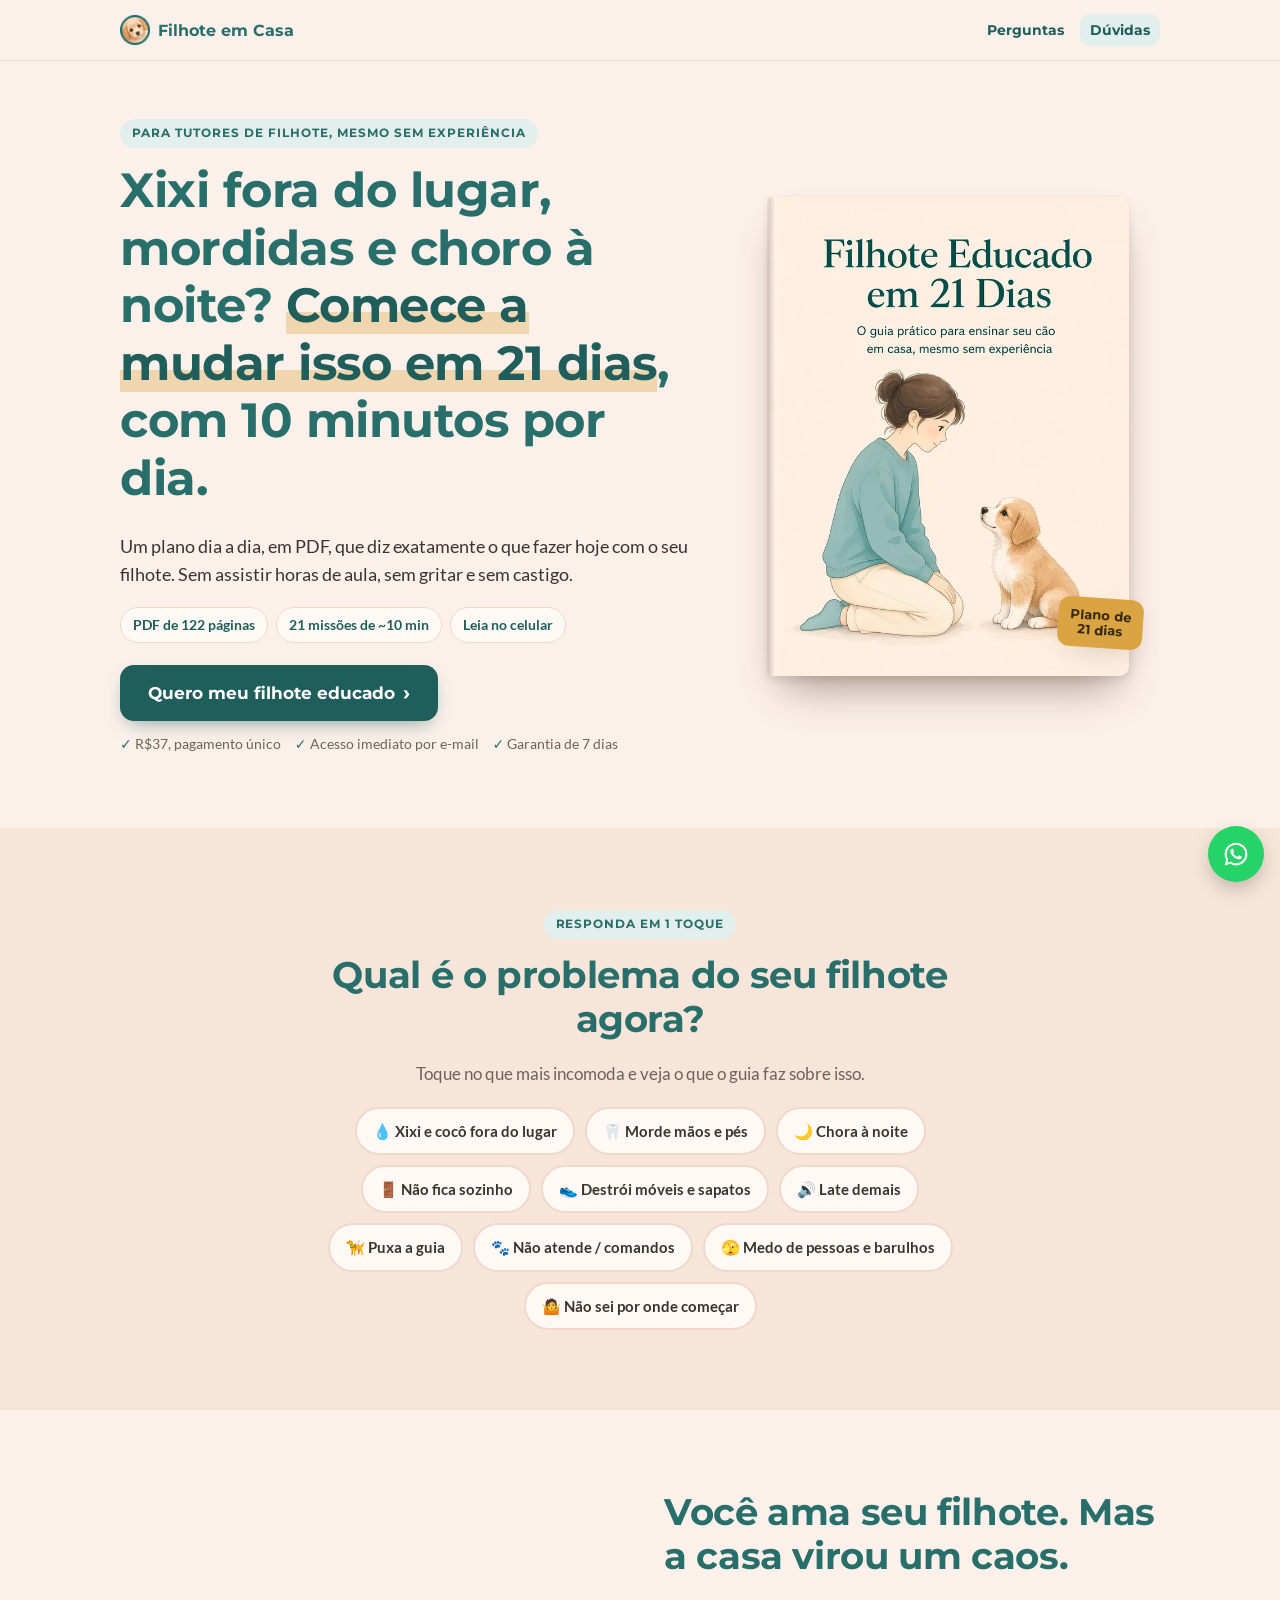
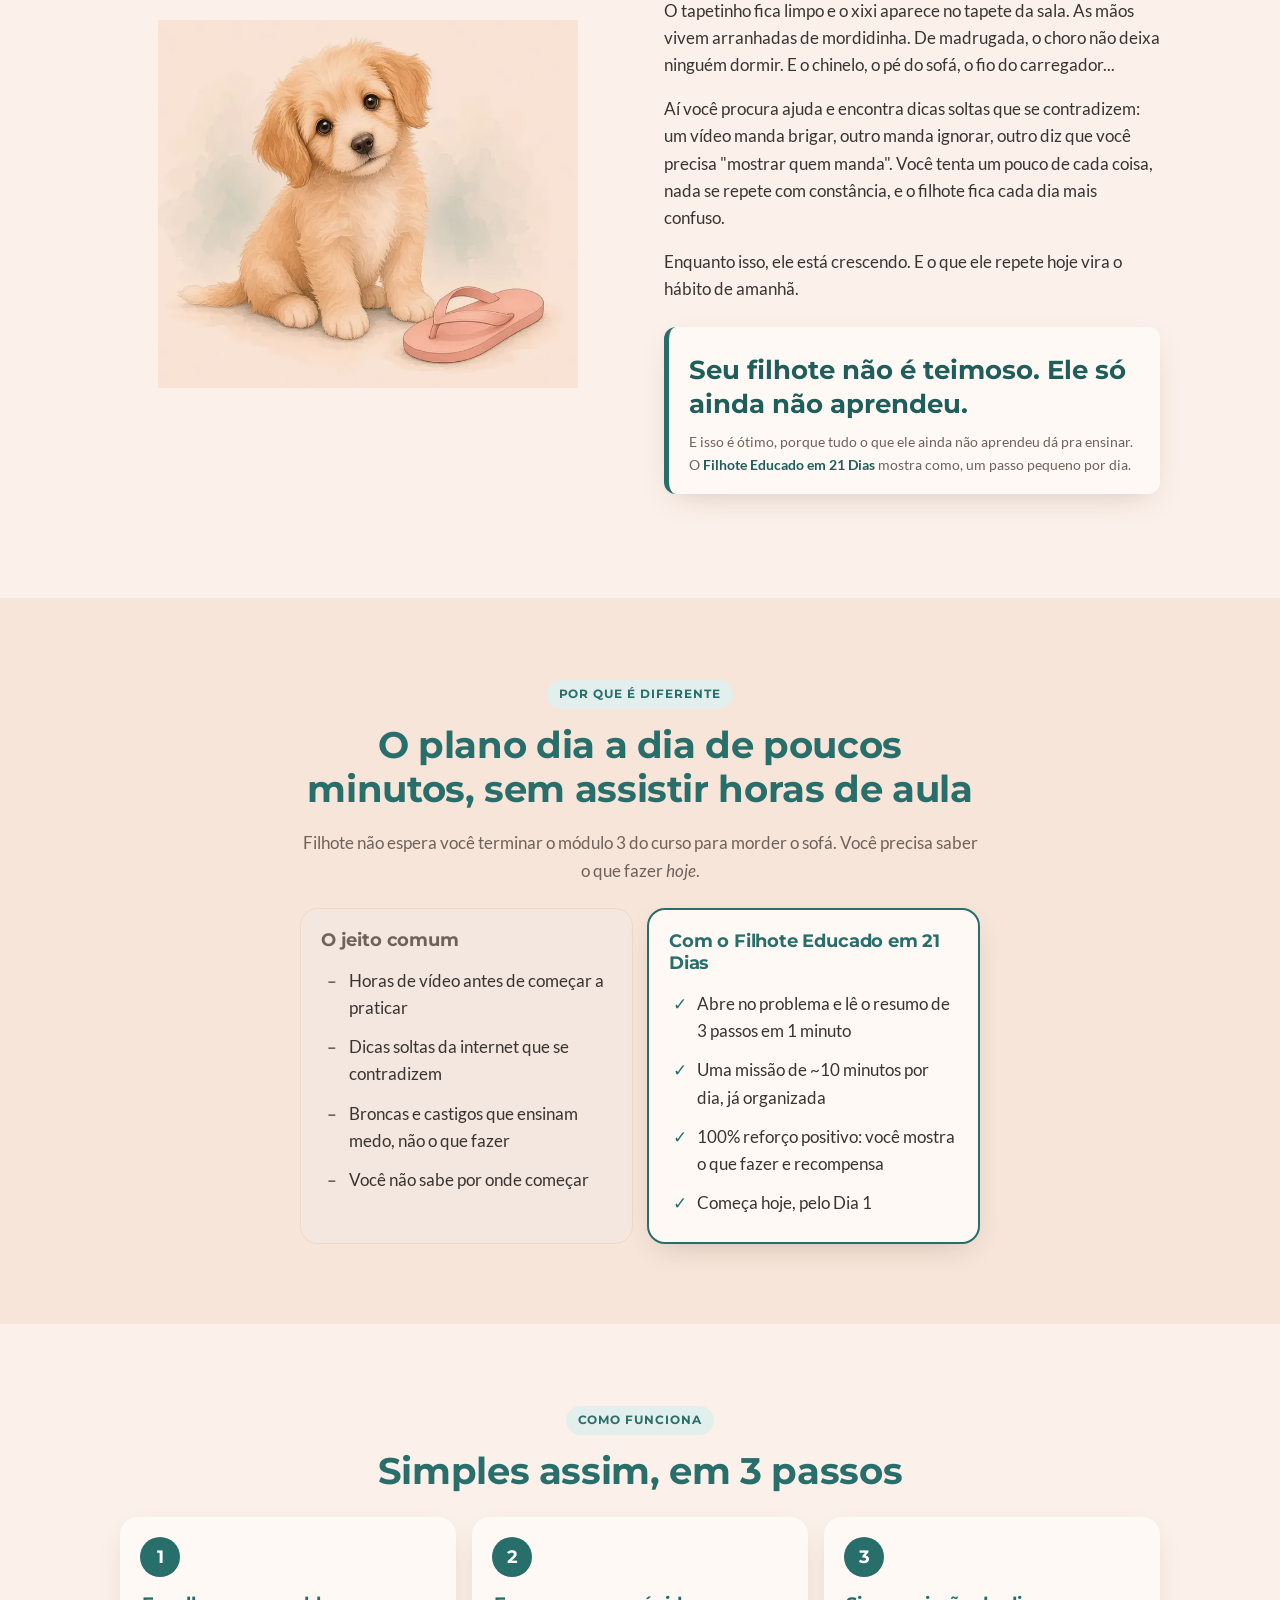
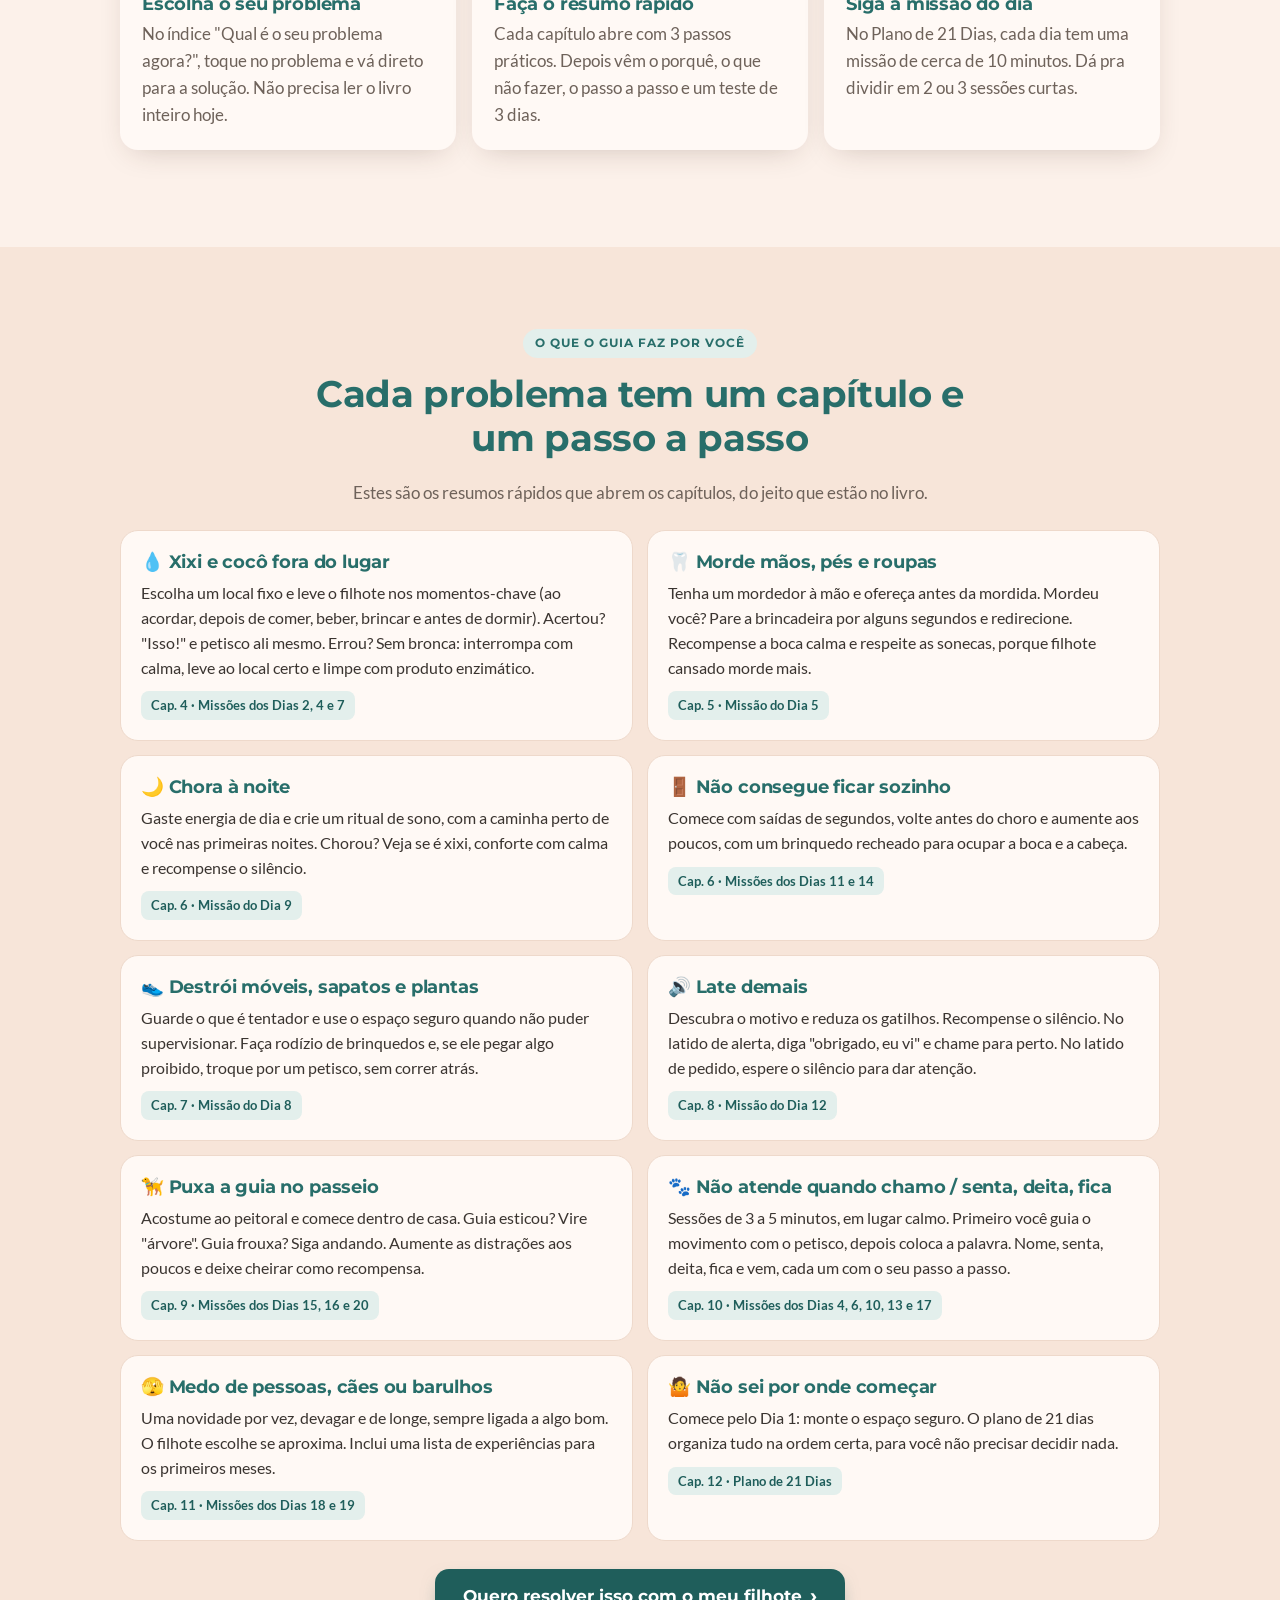
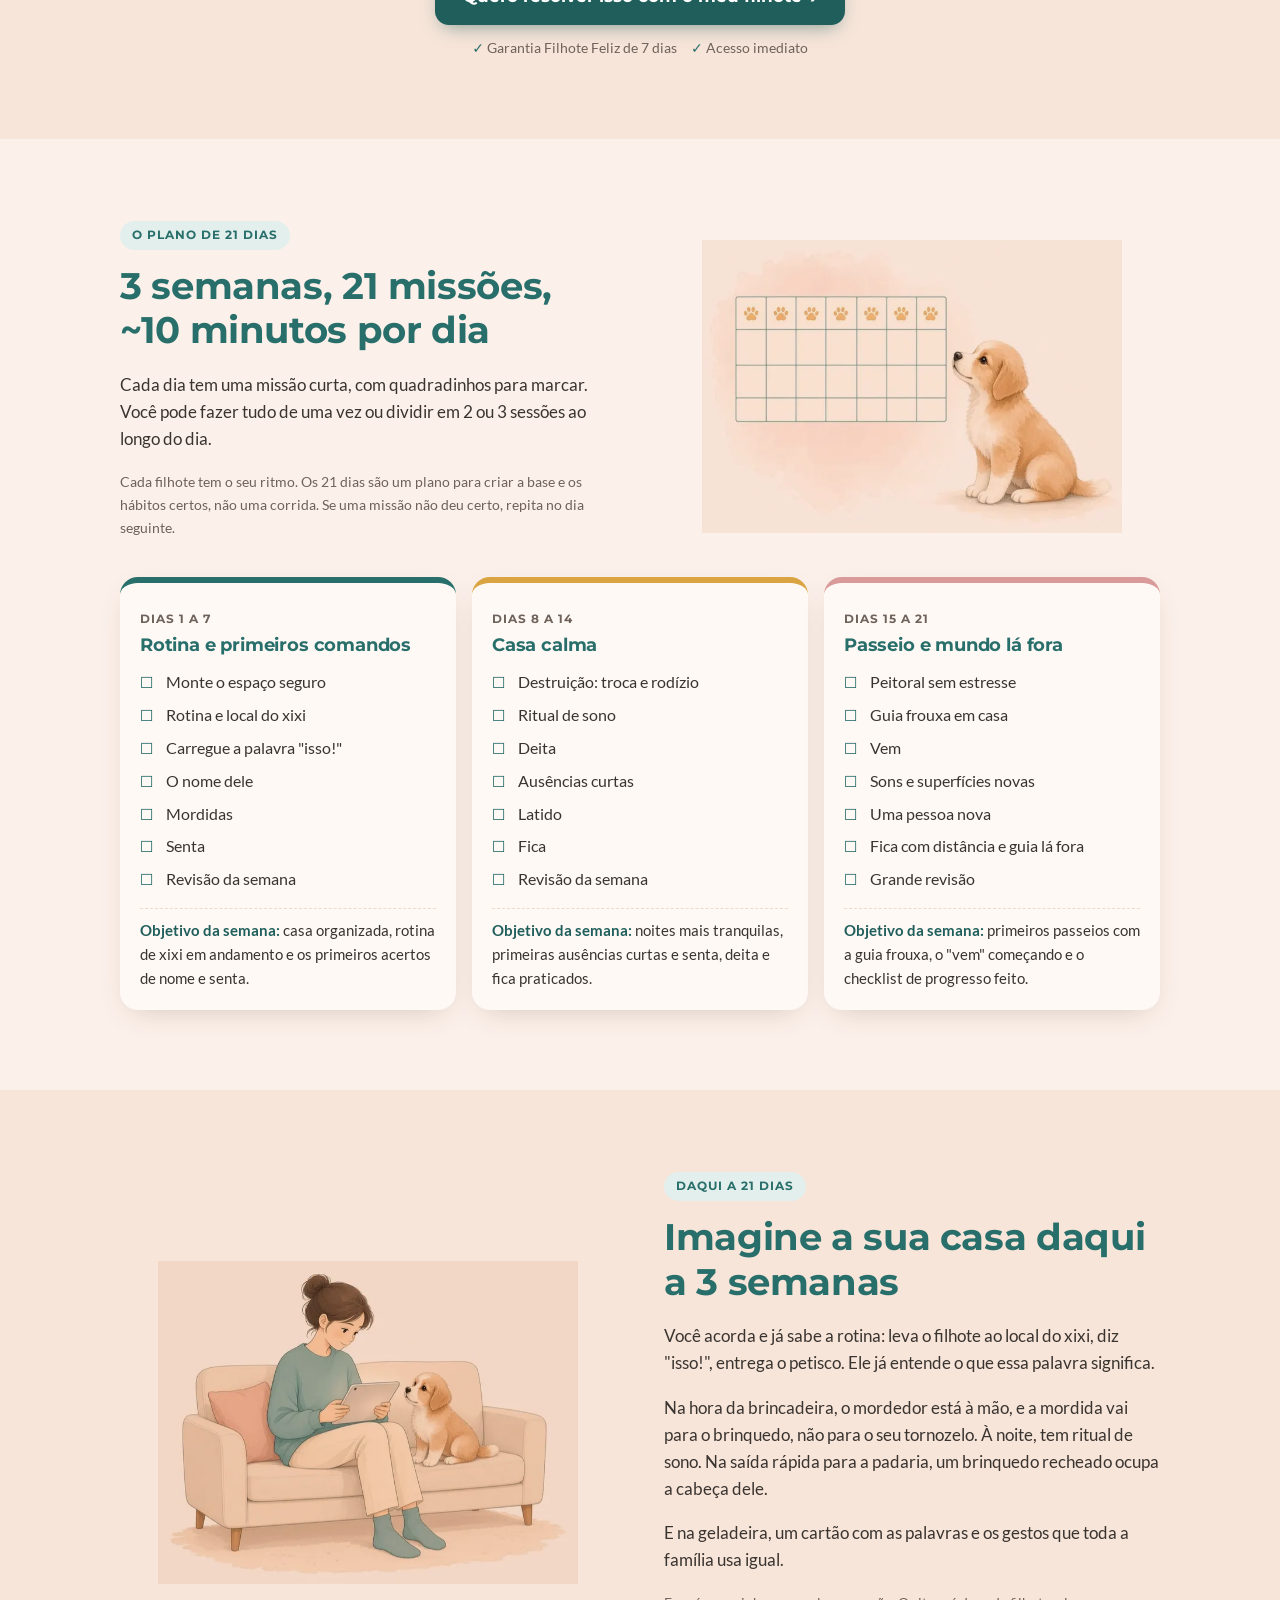
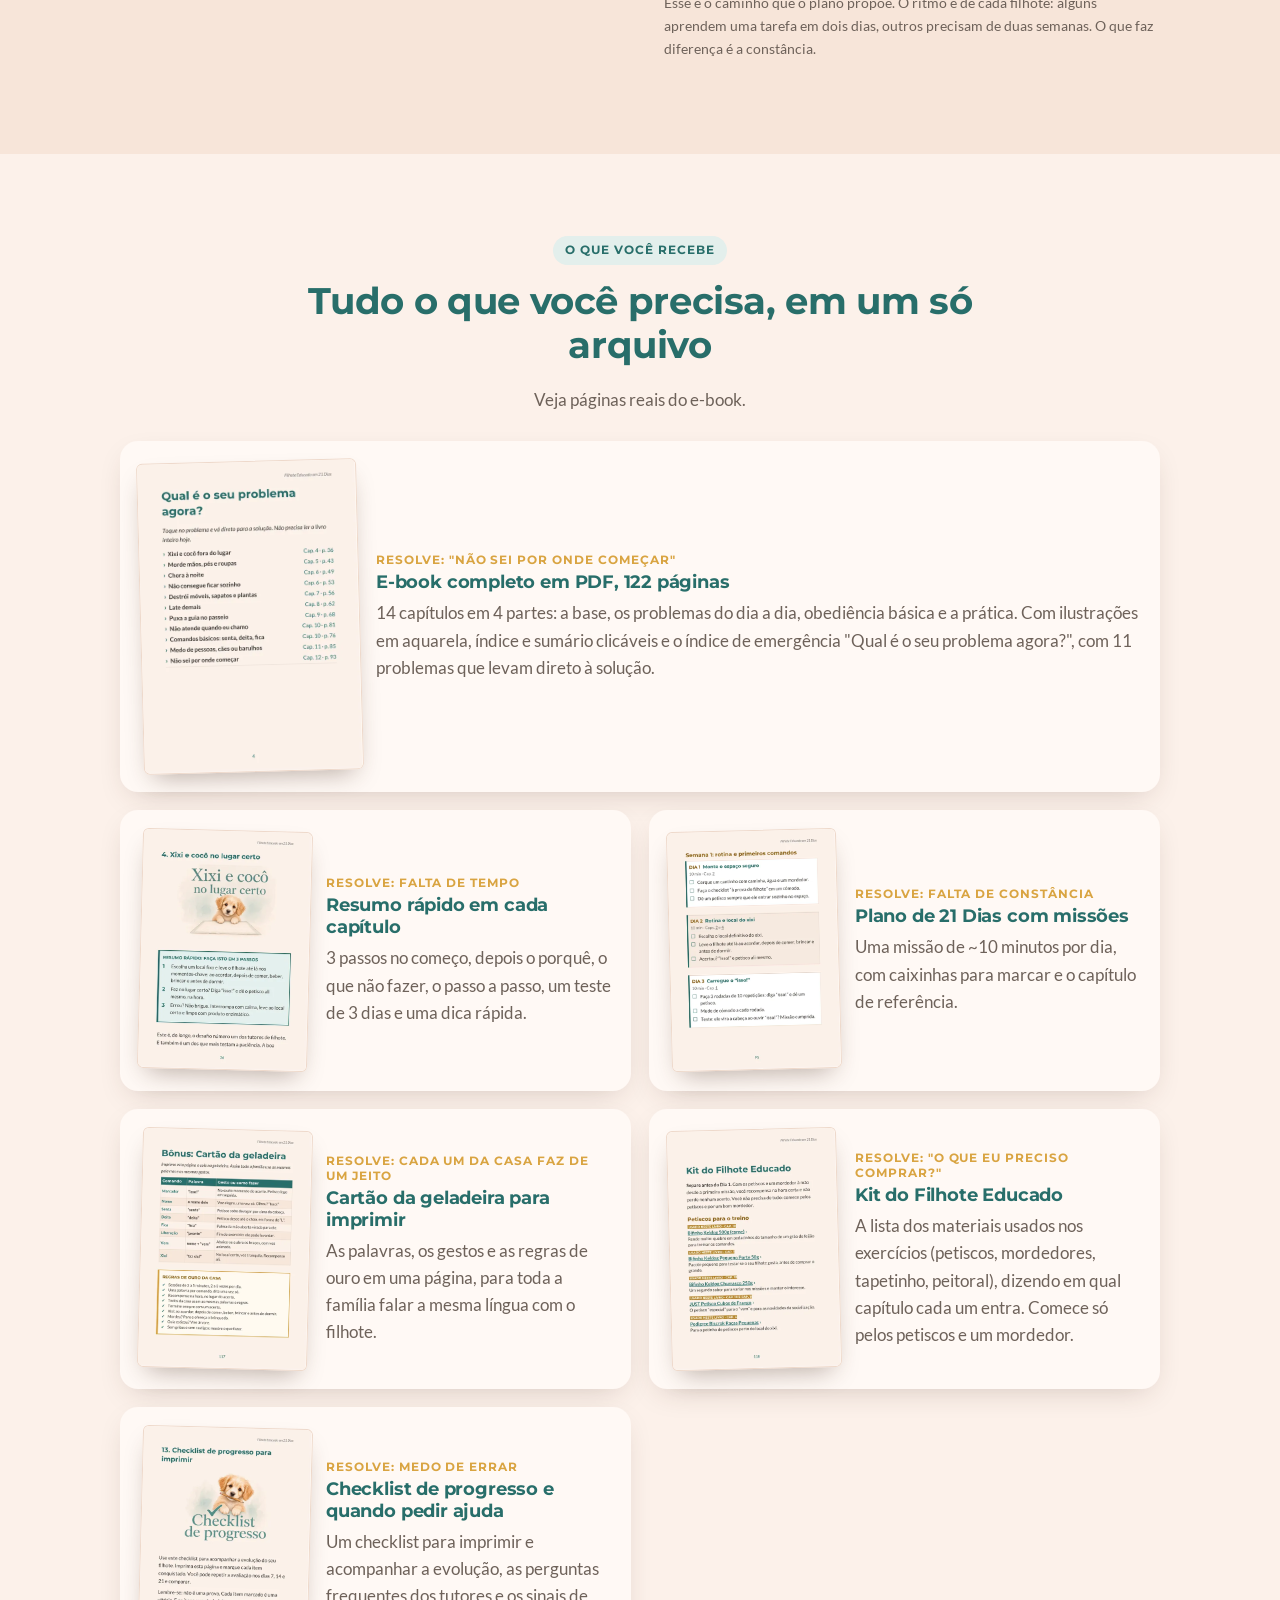
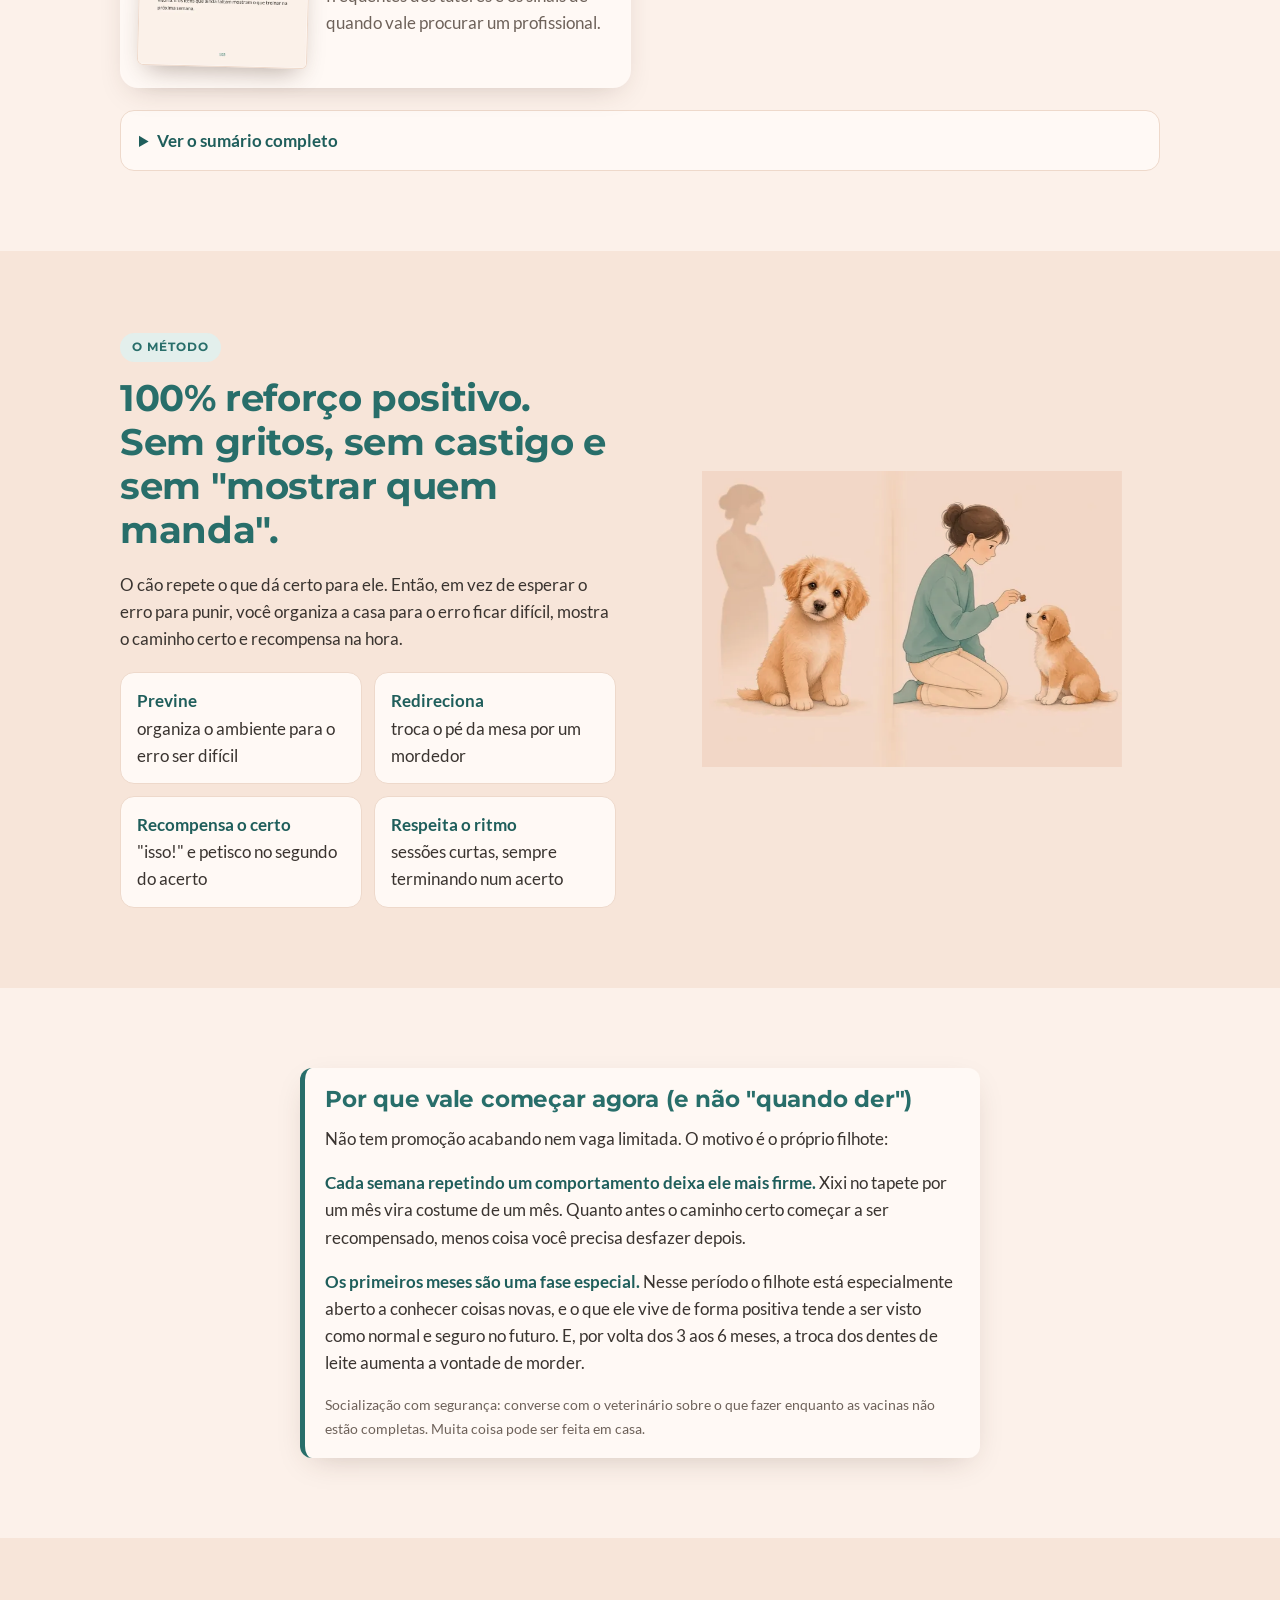
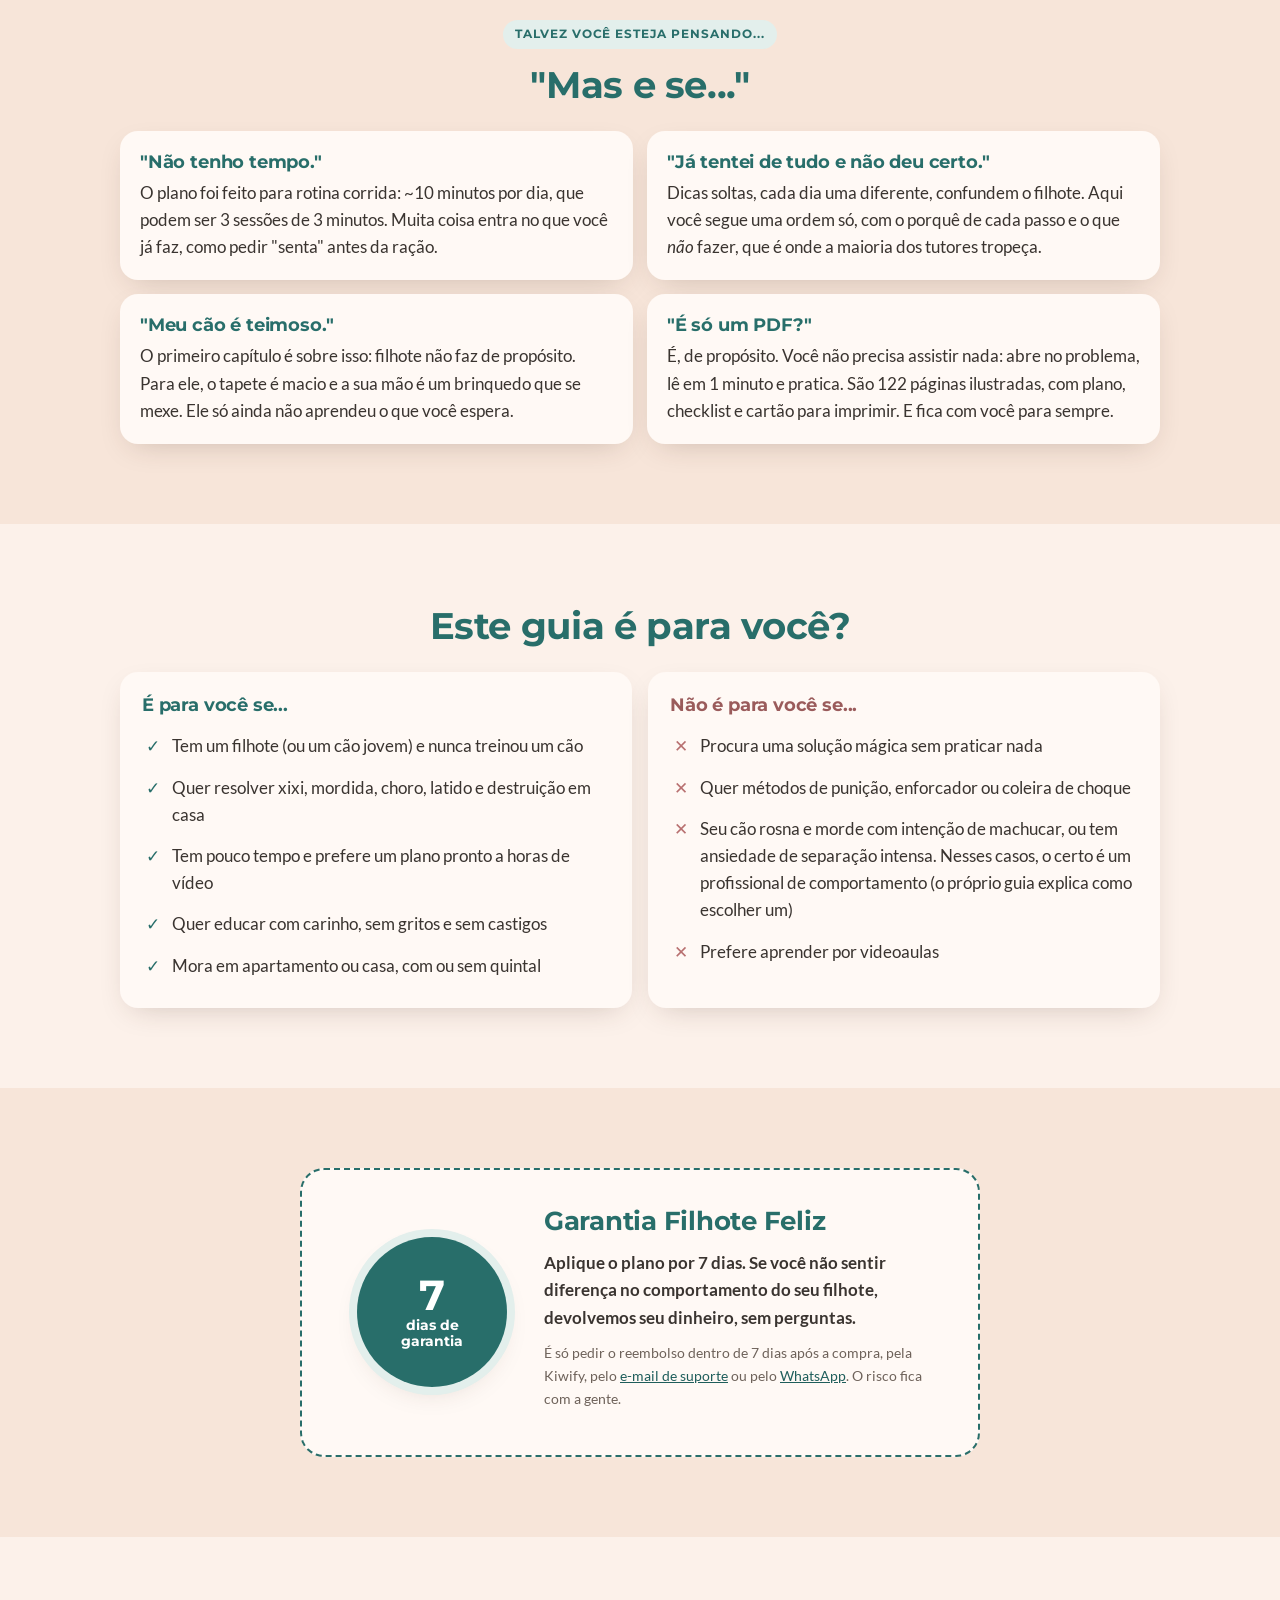
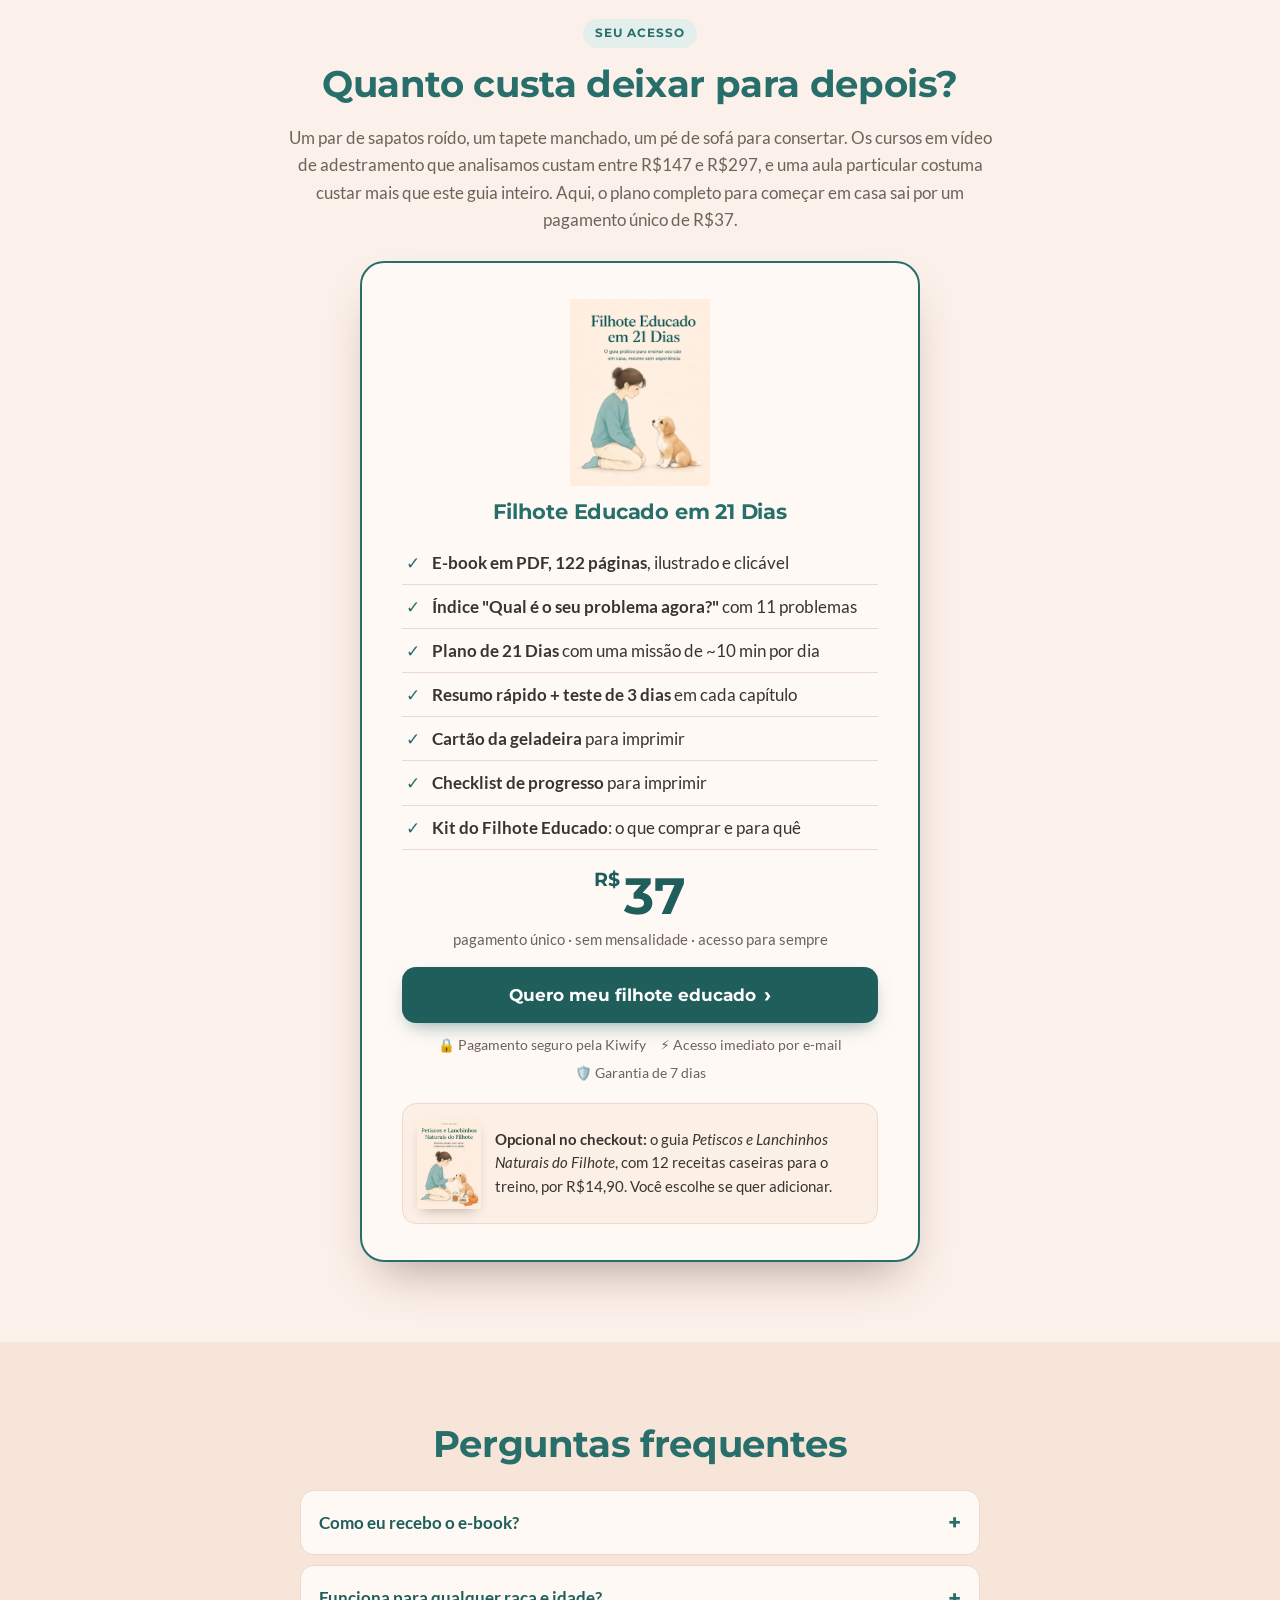
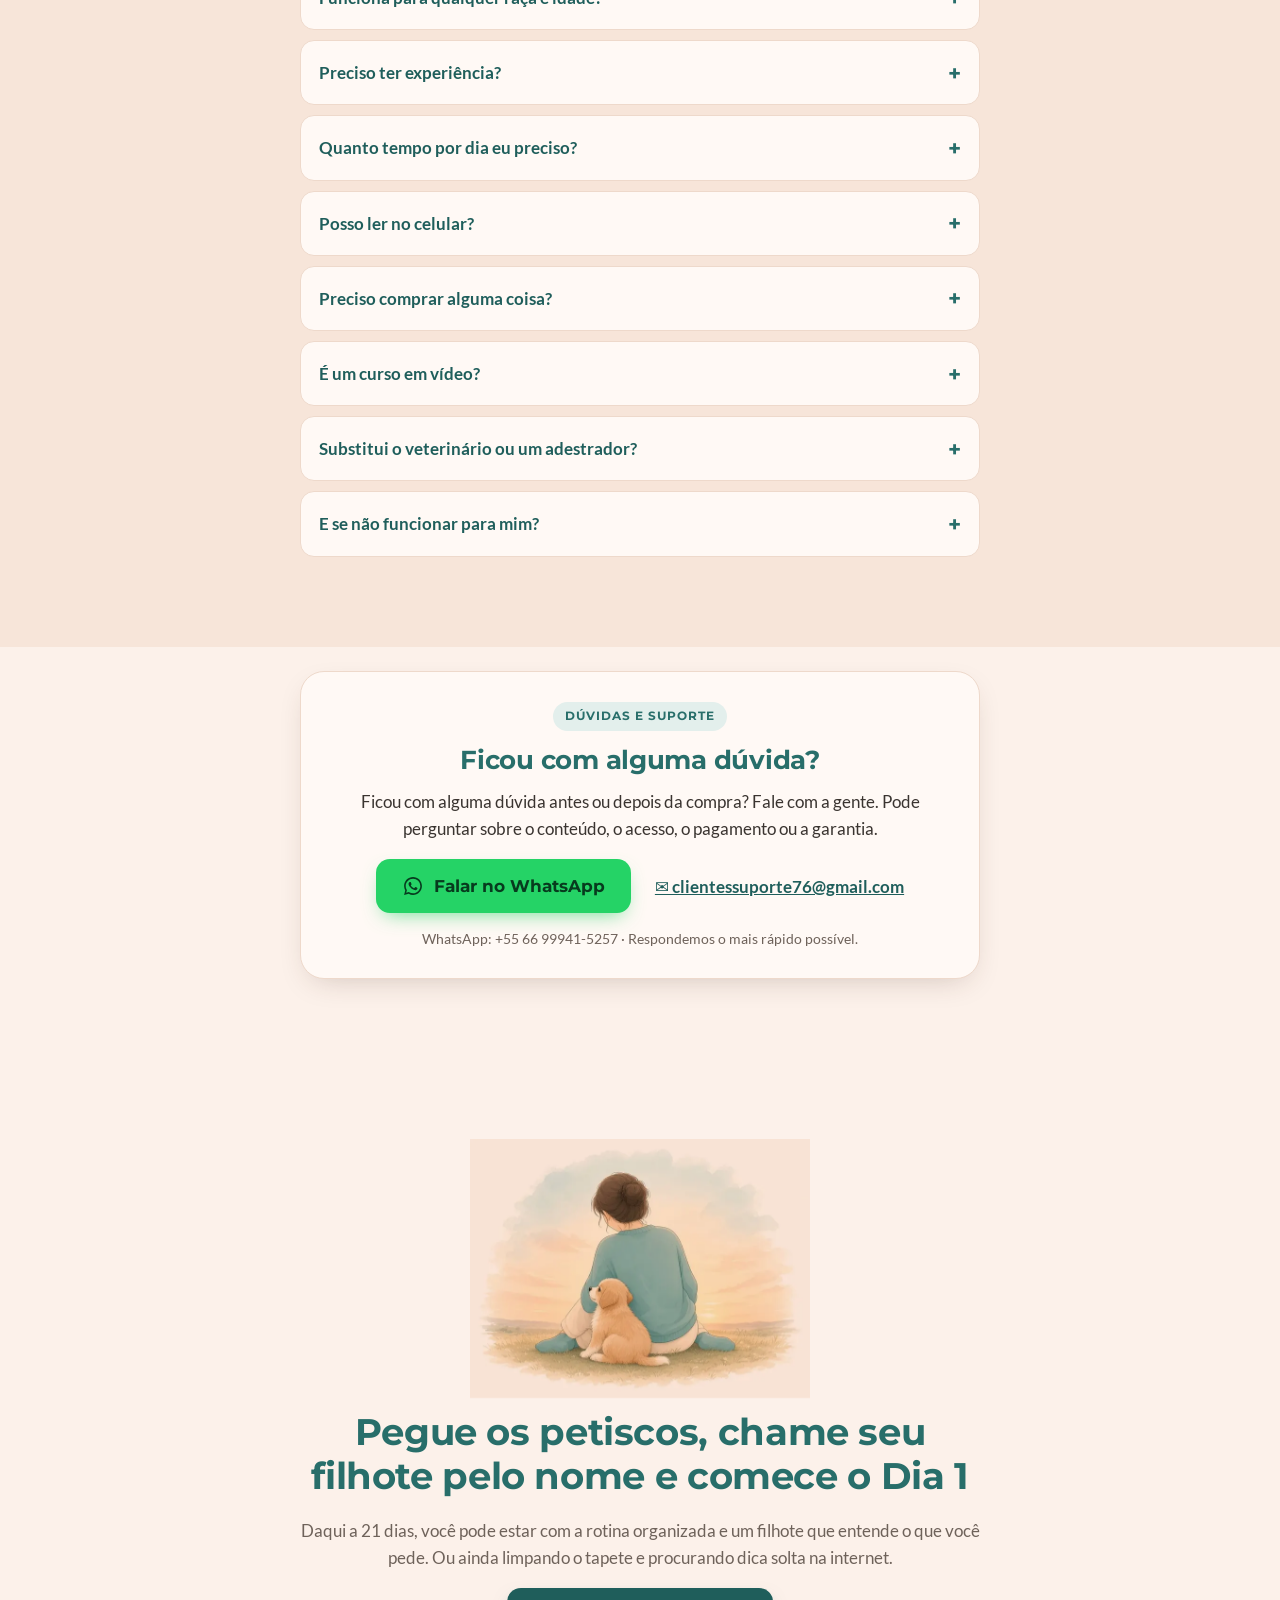
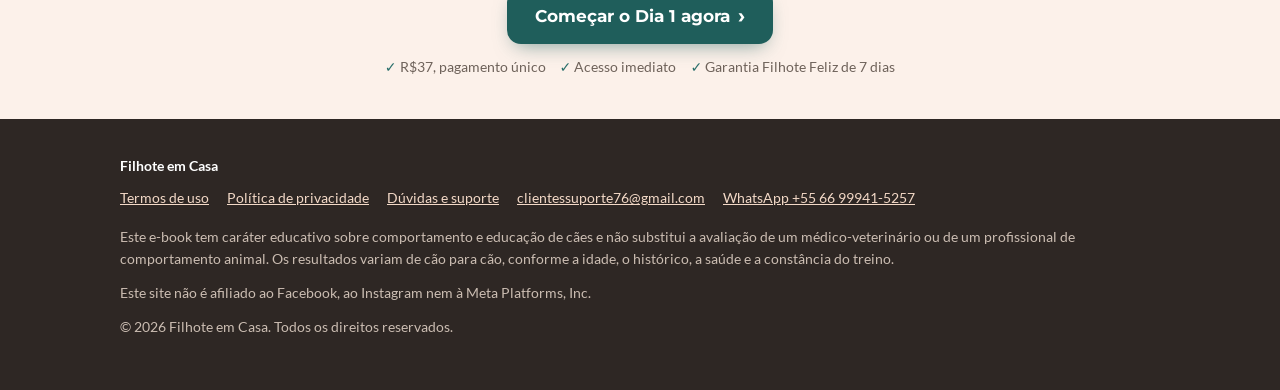
==== index.html @ 79512b6d "Publish the Filhote em Casa sales page for GitHub Pages. Add the approved static site at the repo ro" ====
<!doctype html>
<html lang="pt-BR">
<head>
<meta charset="utf-8">
<meta name="viewport" content="width=device-width,initial-scale=1,viewport-fit=cover">
<title>Filhote Educado em 21 Dias | Plano de 10 minutos por dia para ensinar seu filhote em casa</title>
<meta name="description" content="Xixi fora do lugar, mordidas, choro à noite? Um plano de 21 dias com uma missão de 10 minutos por dia, 100% reforço positivo, para quem nunca treinou um cão. E-book em PDF de 122 páginas. R$37, acesso imediato.">
<meta name="theme-color" content="#FCF1EA">
<link rel="canonical" href="https://hercullysp.github.io/filhote-em-casa/">
<!-- TROCAR o canonical e o og:url pelo endereço final do site (GitHub Pages ou domínio próprio) -->

<!-- Open Graph / redes sociais -->
<meta property="og:type" content="website">
<meta property="og:locale" content="pt_BR">
<meta property="og:site_name" content="Filhote em Casa">
<meta property="og:title" content="Filhote Educado em 21 Dias: uma missão de 10 minutos por dia">
<meta property="og:description" content="O plano dia a dia para ensinar seu filhote em casa, mesmo sem experiência. 100% reforço positivo, sem castigo.">
<meta property="og:url" content="https://hercullysp.github.io/filhote-em-casa/">
<meta property="og:image" content="assets/img/og-image.jpg">
<meta property="og:image:width" content="1200">
<meta property="og:image:height" content="630">
<meta name="twitter:card" content="summary_large_image">

<link rel="icon" type="image/png" sizes="32x32" href="assets/img/favicon-32.png">
<link rel="icon" type="image/png" sizes="192x192" href="assets/img/icon-192.png">
<link rel="apple-touch-icon" href="assets/img/apple-touch-icon.png">

<link rel="preload" href="assets/fonts/montserrat-700.woff2" as="font" type="font/woff2" crossorigin>
<link rel="preload" href="assets/fonts/lato-regular.woff2" as="font" type="font/woff2" crossorigin>
<link rel="preload" href="assets/img/capa.webp" as="image" type="image/webp" fetchpriority="high">
<link rel="stylesheet" href="assets/style.css">

<script>
  /* ============================================================
     TROCAR PELO LINK DO CHECKOUT KIWIFY
     Ex.: const CHECKOUT_URL = "https://pay.kiwify.com.br/XXXXXXX";
     Todos os botões de compra da página usam este link.
     Os parâmetros UTM do anúncio são repassados ao checkout automaticamente.
     ============================================================ */
  const CHECKOUT_URL = "https://pay.kiwify.com.br/86PUbAt";
</script>

<!-- ============================================================
     COLAR PIXEL DO META AQUI
     (código base do Pixel do Gerenciador de Eventos, com o PageView).
     O clique nos botões já dispara fbq('track','InitiateCheckout') se o Pixel existir.
     ============================================================ -->
</head>
<body>

<header class="topbar">
  <div class="wrap">
    <a class="brand" href="#topo"><img src="assets/img/favicon-32.png" width="30" height="30" alt="">Filhote em Casa</a>
    <nav class="nav" aria-label="Menu"><a href="#faq">Perguntas</a><a href="#suporte" class="nav-sup">Dúvidas</a></nav>
  </div>
</header>

<main id="topo">

<!-- 1. HERO: gancho com dor específica + prazo -->
<section class="hero">
  <div class="wrap grid">
    <div>
      <span class="eyebrow">Para tutores de filhote, mesmo sem experiência</span>
      <h1>Xixi fora do lugar, mordidas e choro à noite? <span>Comece a mudar isso em 21 dias</span>, com 10 minutos por dia.</h1>
      <p class="lead">Um plano dia a dia, em PDF, que diz exatamente o que fazer hoje com o seu filhote. Sem assistir horas de aula, sem gritar e sem castigo.</p>
      <ul class="chips">
        <li>PDF de 122 páginas</li>
        <li>21 missões de ~10 min</li>
        <li>Leia no celular</li>
      </ul>
      <a class="btn js-cta" href="#checkout" data-cta="hero">Quero meu filhote educado <span class="arrow">›</span></a>
      <div class="micro"><span>R$37, pagamento único</span><span>Acesso imediato por e-mail</span><span>Garantia de 7 dias</span></div>
    </div>
    <div class="cover">
      <img src="assets/img/capa.webp" width="640" height="853" alt="Capa do e-book Filhote Educado em 21 Dias" fetchpriority="high">
      <div class="badge">Plano de<br>21 dias</div>
    </div>
  </div>
</section>

<!-- 2. MICRO-COMPROMISSO: escolha o problema -->
<section class="alt" id="quiz">
  <div class="wrap narrow center">
    <span class="eyebrow">Responda em 1 toque</span>
    <h2>Qual é o problema do seu filhote agora?</h2>
    <p class="muted">Toque no que mais incomoda e veja o que o guia faz sobre isso.</p>
    <div class="quiz">
      <a href="#p-xixi">💧 Xixi e cocô fora do lugar</a>
      <a href="#p-mordida">🦷 Morde mãos e pés</a>
      <a href="#p-choro">🌙 Chora à noite</a>
      <a href="#p-sozinho">🚪 Não fica sozinho</a>
      <a href="#p-destroi">👟 Destrói móveis e sapatos</a>
      <a href="#p-late">🔊 Late demais</a>
      <a href="#p-guia">🦮 Puxa a guia</a>
      <a href="#p-comandos">🐾 Não atende / comandos</a>
      <a href="#p-medo">🫣 Medo de pessoas e barulhos</a>
      <a href="#p-comeco">🤷 Não sei por onde começar</a>
    </div>
  </div>
</section>

<!-- 3. PAS: Problema, Agitação, Solução -->
<section>
  <div class="wrap split">
    <img class="ilu" src="assets/img/ilu-03.webp" width="720" height="631" alt="Filhote sentado ao lado de um chinelo mordido" loading="lazy" decoding="async">
    <div>
      <h2>Você ama seu filhote. Mas a casa virou um caos.</h2>
      <p>O tapetinho fica limpo e o xixi aparece no tapete da sala. As mãos vivem arranhadas de mordidinha. De madrugada, o choro não deixa ninguém dormir. E o chinelo, o pé do sofá, o fio do carregador...</p>
      <p>Aí você procura ajuda e encontra dicas soltas que se contradizem: um vídeo manda brigar, outro manda ignorar, outro diz que você precisa "mostrar quem manda". Você tenta um pouco de cada coisa, nada se repete com constância, e o filhote fica cada dia mais confuso.</p>
      <p>Enquanto isso, ele está crescendo. E o que ele repete hoje vira o hábito de amanhã.</p>
      <div class="callout">
        <p class="quote">Seu filhote não é teimoso. Ele só ainda não aprendeu.</p>
        <p class="small muted" style="margin:8px 0 0">E isso é ótimo, porque tudo o que ele ainda não aprendeu dá pra ensinar. O <strong>Filhote Educado em 21 Dias</strong> mostra como, um passo pequeno por dia.</p>
      </div>
    </div>
  </div>
</section>

<!-- 4. Diferencial: plano de minutos vs horas de aula -->
<section class="alt">
  <div class="wrap narrow">
    <div class="center">
      <span class="eyebrow">Por que é diferente</span>
      <h2>O plano dia a dia de poucos minutos, sem assistir horas de aula</h2>
      <p class="muted">Filhote não espera você terminar o módulo 3 do curso para morder o sofá. Você precisa saber o que fazer <em>hoje</em>.</p>
    </div>
    <div class="compare">
      <div class="col them">
        <h3>O jeito comum</h3>
        <ul>
          <li>Horas de vídeo antes de começar a praticar</li>
          <li>Dicas soltas da internet que se contradizem</li>
          <li>Broncas e castigos que ensinam medo, não o que fazer</li>
          <li>Você não sabe por onde começar</li>
        </ul>
      </div>
      <div class="col us">
        <h3>Com o Filhote Educado em 21 Dias</h3>
        <ul>
          <li>Abre no problema e lê o resumo de 3 passos em 1 minuto</li>
          <li>Uma missão de ~10 minutos por dia, já organizada</li>
          <li>100% reforço positivo: você mostra o que fazer e recompensa</li>
          <li>Começa hoje, pelo Dia 1</li>
        </ul>
      </div>
    </div>
  </div>
</section>

<!-- 5. Como funciona: 3 passos -->
<section>
  <div class="wrap">
    <div class="center narrow" style="margin:0 auto">
      <span class="eyebrow">Como funciona</span>
      <h2>Simples assim, em 3 passos</h2>
    </div>
    <ol class="steps">
      <li><h3>Escolha o seu problema</h3><p>No índice "Qual é o seu problema agora?", toque no problema e vá direto para a solução. Não precisa ler o livro inteiro hoje.</p></li>
      <li><h3>Faça o resumo rápido</h3><p>Cada capítulo abre com 3 passos práticos. Depois vêm o porquê, o que não fazer, o passo a passo e um teste de 3 dias.</p></li>
      <li><h3>Siga a missão do dia</h3><p>No Plano de 21 Dias, cada dia tem uma missão de cerca de 10 minutos. Dá pra dividir em 2 ou 3 sessões curtas.</p></li>
    </ol>
  </div>
</section>

<!-- 6. Solução por problema (destino dos chips do quiz) -->
<section class="alt" id="solucoes">
  <div class="wrap">
    <div class="center narrow" style="margin:0 auto">
      <span class="eyebrow">O que o guia faz por você</span>
      <h2>Cada problema tem um capítulo e um passo a passo</h2>
      <p class="muted">Estes são os resumos rápidos que abrem os capítulos, do jeito que estão no livro.</p>
    </div>
    <div class="sol">
      <article id="p-xixi"><h3>💧 Xixi e cocô fora do lugar</h3><p>Escolha um local fixo e leve o filhote nos momentos-chave (ao acordar, depois de comer, beber, brincar e antes de dormir). Acertou? "Isso!" e petisco ali mesmo. Errou? Sem bronca: interrompa com calma, leve ao local certo e limpe com produto enzimático.</p><small>Cap. 4 · Missões dos Dias 2, 4 e 7</small></article>
      <article id="p-mordida"><h3>🦷 Morde mãos, pés e roupas</h3><p>Tenha um mordedor à mão e ofereça antes da mordida. Mordeu você? Pare a brincadeira por alguns segundos e redirecione. Recompense a boca calma e respeite as sonecas, porque filhote cansado morde mais.</p><small>Cap. 5 · Missão do Dia 5</small></article>
      <article id="p-choro"><h3>🌙 Chora à noite</h3><p>Gaste energia de dia e crie um ritual de sono, com a caminha perto de você nas primeiras noites. Chorou? Veja se é xixi, conforte com calma e recompense o silêncio.</p><small>Cap. 6 · Missão do Dia 9</small></article>
      <article id="p-sozinho"><h3>🚪 Não consegue ficar sozinho</h3><p>Comece com saídas de segundos, volte antes do choro e aumente aos poucos, com um brinquedo recheado para ocupar a boca e a cabeça.</p><small>Cap. 6 · Missões dos Dias 11 e 14</small></article>
      <article id="p-destroi"><h3>👟 Destrói móveis, sapatos e plantas</h3><p>Guarde o que é tentador e use o espaço seguro quando não puder supervisionar. Faça rodízio de brinquedos e, se ele pegar algo proibido, troque por um petisco, sem correr atrás.</p><small>Cap. 7 · Missão do Dia 8</small></article>
      <article id="p-late"><h3>🔊 Late demais</h3><p>Descubra o motivo e reduza os gatilhos. Recompense o silêncio. No latido de alerta, diga "obrigado, eu vi" e chame para perto. No latido de pedido, espere o silêncio para dar atenção.</p><small>Cap. 8 · Missão do Dia 12</small></article>
      <article id="p-guia"><h3>🦮 Puxa a guia no passeio</h3><p>Acostume ao peitoral e comece dentro de casa. Guia esticou? Vire "árvore". Guia frouxa? Siga andando. Aumente as distrações aos poucos e deixe cheirar como recompensa.</p><small>Cap. 9 · Missões dos Dias 15, 16 e 20</small></article>
      <article id="p-comandos"><h3>🐾 Não atende quando chamo / senta, deita, fica</h3><p>Sessões de 3 a 5 minutos, em lugar calmo. Primeiro você guia o movimento com o petisco, depois coloca a palavra. Nome, senta, deita, fica e vem, cada um com o seu passo a passo.</p><small>Cap. 10 · Missões dos Dias 4, 6, 10, 13 e 17</small></article>
      <article id="p-medo"><h3>🫣 Medo de pessoas, cães ou barulhos</h3><p>Uma novidade por vez, devagar e de longe, sempre ligada a algo bom. O filhote escolhe se aproxima. Inclui uma lista de experiências para os primeiros meses.</p><small>Cap. 11 · Missões dos Dias 18 e 19</small></article>
      <article id="p-comeco"><h3>🤷 Não sei por onde começar</h3><p>Comece pelo Dia 1: monte o espaço seguro. O plano de 21 dias organiza tudo na ordem certa, para você não precisar decidir nada.</p><small>Cap. 12 · Plano de 21 Dias</small></article>
    </div>
    <div class="center" style="margin-top:28px">
      <a class="btn js-cta" href="#checkout" data-cta="solucoes">Quero resolver isso com o meu filhote <span class="arrow">›</span></a>
      <div class="micro" style="justify-content:center"><span>Garantia Filhote Feliz de 7 dias</span><span>Acesso imediato</span></div>
    </div>
  </div>
</section>

<!-- 7. Plano de 21 dias -->
<section id="plano">
  <div class="wrap">
    <div class="split rev">
      <img class="ilu" src="assets/img/ilu-46.webp" width="720" height="503" alt="Filhote ao lado de um calendário" loading="lazy" decoding="async">
      <div>
        <span class="eyebrow">O Plano de 21 Dias</span>
        <h2>3 semanas, 21 missões, ~10 minutos por dia</h2>
        <p>Cada dia tem uma missão curta, com quadradinhos para marcar. Você pode fazer tudo de uma vez ou dividir em 2 ou 3 sessões ao longo do dia.</p>
        <p class="small muted">Cada filhote tem o seu ritmo. Os 21 dias são um plano para criar a base e os hábitos certos, não uma corrida. Se uma missão não deu certo, repita no dia seguinte.</p>
      </div>
    </div>
    <div class="weeks">
      <div class="week">
        <span class="wk">Dias 1 a 7</span>
        <h3>Rotina e primeiros comandos</h3>
        <ul><li>Monte o espaço seguro</li><li>Rotina e local do xixi</li><li>Carregue a palavra "isso!"</li><li>O nome dele</li><li>Mordidas</li><li>Senta</li><li>Revisão da semana</li></ul>
        <p class="goal"><b>Objetivo da semana:</b> casa organizada, rotina de xixi em andamento e os primeiros acertos de nome e senta.</p>
      </div>
      <div class="week">
        <span class="wk">Dias 8 a 14</span>
        <h3>Casa calma</h3>
        <ul><li>Destruição: troca e rodízio</li><li>Ritual de sono</li><li>Deita</li><li>Ausências curtas</li><li>Latido</li><li>Fica</li><li>Revisão da semana</li></ul>
        <p class="goal"><b>Objetivo da semana:</b> noites mais tranquilas, primeiras ausências curtas e senta, deita e fica praticados.</p>
      </div>
      <div class="week">
        <span class="wk">Dias 15 a 21</span>
        <h3>Passeio e mundo lá fora</h3>
        <ul><li>Peitoral sem estresse</li><li>Guia frouxa em casa</li><li>Vem</li><li>Sons e superfícies novas</li><li>Uma pessoa nova</li><li>Fica com distância e guia lá fora</li><li>Grande revisão</li></ul>
        <p class="goal"><b>Objetivo da semana:</b> primeiros passeios com a guia frouxa, o "vem" começando e o checklist de progresso feito.</p>
      </div>
    </div>
  </div>
</section>

<!-- 8. Future pacing -->
<section class="alt">
  <div class="wrap split">
    <img class="ilu" src="assets/img/ilu-52.webp" width="720" height="553" alt="Tutora relaxando no sofá com o filhote deitado ao lado" loading="lazy" decoding="async">
    <div>
      <span class="eyebrow">Daqui a 21 dias</span>
      <h2>Imagine a sua casa daqui a 3 semanas</h2>
      <p>Você acorda e já sabe a rotina: leva o filhote ao local do xixi, diz "isso!", entrega o petisco. Ele já entende o que essa palavra significa.</p>
      <p>Na hora da brincadeira, o mordedor está à mão, e a mordida vai para o brinquedo, não para o seu tornozelo. À noite, tem ritual de sono. Na saída rápida para a padaria, um brinquedo recheado ocupa a cabeça dele.</p>
      <p>E na geladeira, um cartão com as palavras e os gestos que toda a família usa igual.</p>
      <p class="small muted">Esse é o caminho que o plano propõe. O ritmo é de cada filhote: alguns aprendem uma tarefa em dois dias, outros precisam de duas semanas. O que faz diferença é a constância.</p>
    </div>
  </div>
</section>

<!-- 9. O que você recebe (value stack) -->
<section id="conteudo">
  <div class="wrap">
    <div class="center narrow" style="margin:0 auto">
      <span class="eyebrow">O que você recebe</span>
      <h2>Tudo o que você precisa, em um só arquivo</h2>
      <p class="muted">Veja páginas reais do e-book.</p>
    </div>
    <div class="items">
      <div class="item wide">
        <img class="pg" src="assets/img/pg-indice.webp" width="520" height="738" alt="Página do índice Qual é o seu problema agora?" loading="lazy" decoding="async">
        <div><div class="kicker">Resolve: "não sei por onde começar"</div><h3>E-book completo em PDF, 122 páginas</h3><p>14 capítulos em 4 partes: a base, os problemas do dia a dia, obediência básica e a prática. Com ilustrações em aquarela, índice e sumário clicáveis e o índice de emergência "Qual é o seu problema agora?", com 11 problemas que levam direto à solução.</p></div>
      </div>
      <div class="item">
        <img class="pg" src="assets/img/pg-cap4.webp" width="520" height="738" alt="Abertura do capítulo Xixi e cocô no lugar certo" loading="lazy" decoding="async">
        <div><div class="kicker">Resolve: falta de tempo</div><h3>Resumo rápido em cada capítulo</h3><p>3 passos no começo, depois o porquê, o que não fazer, o passo a passo, um teste de 3 dias e uma dica rápida.</p></div>
      </div>
      <div class="item">
        <img class="pg" src="assets/img/pg-plano.webp" width="520" height="738" alt="Página do Plano de 21 dias com missões" loading="lazy" decoding="async">
        <div><div class="kicker">Resolve: falta de constância</div><h3>Plano de 21 Dias com missões</h3><p>Uma missão de ~10 minutos por dia, com caixinhas para marcar e o capítulo de referência.</p></div>
      </div>
      <div class="item">
        <img class="pg" src="assets/img/pg-geladeira.webp" width="520" height="738" alt="Cartão da geladeira com comandos e regras de ouro" loading="lazy" decoding="async">
        <div><div class="kicker">Resolve: cada um da casa faz de um jeito</div><h3>Cartão da geladeira para imprimir</h3><p>As palavras, os gestos e as regras de ouro em uma página, para toda a família falar a mesma língua com o filhote.</p></div>
      </div>
      <div class="item">
        <img class="pg" src="assets/img/pg-kit.webp" width="520" height="738" alt="Página do Kit do Filhote Educado" loading="lazy" decoding="async">
        <div><div class="kicker">Resolve: "o que eu preciso comprar?"</div><h3>Kit do Filhote Educado</h3><p>A lista dos materiais usados nos exercícios (petiscos, mordedores, tapetinho, peitoral), dizendo em qual capítulo cada um entra. Comece só pelos petiscos e um mordedor.</p></div>
      </div>
      <div class="item">
        <img class="pg" src="assets/img/pg-checklist.webp" width="520" height="738" alt="Página do Checklist de progresso para imprimir" loading="lazy" decoding="async">
        <div><div class="kicker">Resolve: medo de errar</div><h3>Checklist de progresso e quando pedir ajuda</h3><p>Um checklist para imprimir e acompanhar a evolução, as perguntas frequentes dos tutores e os sinais de quando vale procurar um profissional.</p></div>
      </div>
    </div>
    <details class="toc">
      <summary>Ver o sumário completo</summary>
      <ol>
        <li>Como o cão aprende (reforço positivo simples)</li>
        <li>Rotina, ambiente e materiais que facilitam tudo</li>
        <li>Os 5 erros mais comuns dos tutores</li>
        <li>Xixi e cocô no lugar certo</li>
        <li>Mordidas e mordiscadas</li>
        <li>Choro à noite e medo de ficar sozinho</li>
        <li>Destruição de móveis, sapatos e plantas</li>
        <li>Latido em excesso</li>
        <li>Puxar a guia no passeio</li>
        <li>Nome, senta, fica, vem e deita</li>
        <li>Socialização com pessoas, outros cães e barulhos</li>
        <li>Plano de 21 dias: uma missão de 10 minutos por dia</li>
        <li>Checklist de progresso para imprimir</li>
        <li>Quando procurar ajuda profissional</li>
      </ol>
      <p class="small muted" style="padding:0 18px 16px;margin:0">Mais: Perguntas frequentes, Cartão da geladeira, Kit do Filhote Educado.</p>
    </details>
  </div>
</section>

<!-- 10. Método -->
<section class="alt">
  <div class="wrap split rev">
    <img class="ilu" src="assets/img/ilu-08.webp" width="720" height="508" alt="Comparação: filhote com medo diante de bronca e filhote confiante recebendo petisco" loading="lazy" decoding="async">
    <div>
      <span class="eyebrow">O método</span>
      <h2>100% reforço positivo. Sem gritos, sem castigo e sem "mostrar quem manda".</h2>
      <p>O cão repete o que dá certo para ele. Então, em vez de esperar o erro para punir, você organiza a casa para o erro ficar difícil, mostra o caminho certo e recompensa na hora.</p>
      <ul class="pillars">
        <li><b>Previne</b>organiza o ambiente para o erro ser difícil</li>
        <li><b>Redireciona</b>troca o pé da mesa por um mordedor</li>
        <li><b>Recompensa o certo</b>"isso!" e petisco no segundo do acerto</li>
        <li><b>Respeita o ritmo</b>sessões curtas, sempre terminando num acerto</li>
      </ul>
    </div>
  </div>
</section>

<!-- 11. Urgência real -->
<section>
  <div class="wrap narrow">
    <div class="callout" style="margin:0">
      <h2 style="font-size:1.45rem">Por que vale começar agora (e não "quando der")</h2>
      <p>Não tem promoção acabando nem vaga limitada. O motivo é o próprio filhote:</p>
      <p><strong>Cada semana repetindo um comportamento deixa ele mais firme.</strong> Xixi no tapete por um mês vira costume de um mês. Quanto antes o caminho certo começar a ser recompensado, menos coisa você precisa desfazer depois.</p>
      <p><strong>Os primeiros meses são uma fase especial.</strong> Nesse período o filhote está especialmente aberto a conhecer coisas novas, e o que ele vive de forma positiva tende a ser visto como normal e seguro no futuro. E, por volta dos 3 aos 6 meses, a troca dos dentes de leite aumenta a vontade de morder.</p>
      <p class="small muted" style="margin:0">Socialização com segurança: converse com o veterinário sobre o que fazer enquanto as vacinas não estão completas. Muita coisa pode ser feita em casa.</p>
    </div>
  </div>
</section>

<!-- 12. Objeções -->
<section class="alt">
  <div class="wrap">
    <div class="center narrow" style="margin:0 auto">
      <span class="eyebrow">Talvez você esteja pensando...</span>
      <h2>"Mas e se..."</h2>
    </div>
    <div class="objs">
      <div><h3>"Não tenho tempo."</h3><p>O plano foi feito para rotina corrida: ~10 minutos por dia, que podem ser 3 sessões de 3 minutos. Muita coisa entra no que você já faz, como pedir "senta" antes da ração.</p></div>
      <div><h3>"Já tentei de tudo e não deu certo."</h3><p>Dicas soltas, cada dia uma diferente, confundem o filhote. Aqui você segue uma ordem só, com o porquê de cada passo e o que <em>não</em> fazer, que é onde a maioria dos tutores tropeça.</p></div>
      <div><h3>"Meu cão é teimoso."</h3><p>O primeiro capítulo é sobre isso: filhote não faz de propósito. Para ele, o tapete é macio e a sua mão é um brinquedo que se mexe. Ele só ainda não aprendeu o que você espera.</p></div>
      <div><h3>"É só um PDF?"</h3><p>É, de propósito. Você não precisa assistir nada: abre no problema, lê em 1 minuto e pratica. São 122 páginas ilustradas, com plano, checklist e cartão para imprimir. E fica com você para sempre.</p></div>
    </div>
  </div>
</section>

<!-- 13. Para quem é / não é -->
<section>
  <div class="wrap">
    <div class="center narrow" style="margin:0 auto"><h2>Este guia é para você?</h2></div>
    <div class="fit">
      <div class="box yes">
        <h3>É para você se...</h3>
        <ul>
          <li>Tem um filhote (ou um cão jovem) e nunca treinou um cão</li>
          <li>Quer resolver xixi, mordida, choro, latido e destruição em casa</li>
          <li>Tem pouco tempo e prefere um plano pronto a horas de vídeo</li>
          <li>Quer educar com carinho, sem gritos e sem castigos</li>
          <li>Mora em apartamento ou casa, com ou sem quintal</li>
        </ul>
      </div>
      <div class="box no">
        <h3>Não é para você se...</h3>
        <ul>
          <li>Procura uma solução mágica sem praticar nada</li>
          <li>Quer métodos de punição, enforcador ou coleira de choque</li>
          <li>Seu cão rosna e morde com intenção de machucar, ou tem ansiedade de separação intensa. Nesses casos, o certo é um profissional de comportamento (o próprio guia explica como escolher um)</li>
          <li>Prefere aprender por videoaulas</li>
        </ul>
      </div>
    </div>
  </div>
</section>

<!-- DEPOIMENTOS REAIS AQUI
     Só publique depoimentos reais, com autorização por escrito do cliente (print + nome/foto autorizados).
     Não use depoimentos inventados, de banco de imagens ou "ilustrativos". -->

<!-- 14. Garantia -->
<section class="alt" id="garantia">
  <div class="wrap narrow">
    <div class="guarantee">
      <div class="seal"><div><b>7</b>dias de<br>garantia</div></div>
      <div>
        <h2 style="font-size:1.6rem">Garantia Filhote Feliz</h2>
        <p><strong>Aplique o plano por 7 dias. Se você não sentir diferença no comportamento do seu filhote, devolvemos seu dinheiro, sem perguntas.</strong></p>
        <p class="muted small">É só pedir o reembolso dentro de 7 dias após a compra, pela Kiwify, pelo <a href="mailto:clientessuporte76@gmail.com?subject=D%C3%BAvida%20-%20Filhote%20Educado%20em%2021%20Dias">e-mail de suporte</a> ou pelo <a href="https://wa.me/5566999415257?text=Ol%C3%A1%21%20Tenho%20uma%20d%C3%BAvida%20sobre%20o%20e-book%20Filhote%20Educado%20em%2021%20Dias." target="_blank" rel="noopener">WhatsApp</a>. O risco fica com a gente.</p>
      </div>
    </div>
  </div>
</section>

<!-- 15. Oferta + preço (o ancoramento é contexto real, sem "de/por") -->
<section id="checkout">
  <div class="wrap">
    <div class="center narrow" style="margin:0 auto 28px">
      <span class="eyebrow">Seu acesso</span>
      <h2>Quanto custa deixar para depois?</h2>
      <p class="muted">Um par de sapatos roído, um tapete manchado, um pé de sofá para consertar. Os cursos em vídeo de adestramento que analisamos custam entre R$147 e R$297, e uma aula particular costuma custar mais que este guia inteiro. Aqui, o plano completo para começar em casa sai por um pagamento único de R$37.</p>
    </div>
    <div class="offer">
      <img class="cov" src="assets/img/capa.webp" width="640" height="853" alt="" loading="lazy" decoding="async">
      <h3 class="center" style="font-size:1.3rem">Filhote Educado em 21 Dias</h3>
      <ul>
        <li><b>E-book em PDF, 122 páginas</b>, ilustrado e clicável</li>
        <li><b>Índice "Qual é o seu problema agora?"</b> com 11 problemas</li>
        <li><b>Plano de 21 Dias</b> com uma missão de ~10 min por dia</li>
        <li><b>Resumo rápido + teste de 3 dias</b> em cada capítulo</li>
        <li><b>Cartão da geladeira</b> para imprimir</li>
        <li><b>Checklist de progresso</b> para imprimir</li>
        <li><b>Kit do Filhote Educado</b>: o que comprar e para quê</li>
      </ul>
      <div class="price">
        <div class="val"><small>R$</small>37</div>
        <span class="note">pagamento único · sem mensalidade · acesso para sempre</span>
      </div>
      <a class="btn block js-cta" href="#checkout" data-cta="oferta">Quero meu filhote educado <span class="arrow">›</span></a>
      <div class="secure"><span>🔒 Pagamento seguro pela Kiwify</span><span>⚡ Acesso imediato por e-mail</span><span>🛡️ Garantia de 7 dias</span></div>
      <!-- CONFIRMAR o preço do order bump configurado na Kiwify -->
      <div class="bump">
        <img src="assets/img/bump-capa.webp" width="420" height="596" alt="Capa do guia Petiscos e Lanchinhos Naturais do Filhote" loading="lazy" decoding="async">
        <div><b>Opcional no checkout:</b> o guia <em>Petiscos e Lanchinhos Naturais do Filhote</em>, com 12 receitas caseiras para o treino, por R$14,90. Você escolhe se quer adicionar.</div>
      </div>
    </div>
  </div>
</section>

<!-- 16. FAQ -->
<section class="alt" id="faq">
  <div class="wrap narrow">
    <div class="center"><h2>Perguntas frequentes</h2></div>
    <div class="faq">
      <details><summary>Como eu recebo o e-book?</summary><p>Logo depois da confirmação do pagamento, você recebe um e-mail da Kiwify com o acesso à área de membros, onde está o PDF para baixar. No Pix e no cartão, isso costuma ser na hora.</p></details>
      <details><summary>Funciona para qualquer raça e idade?</summary><p>Sim. O reforço positivo funciona com cães de qualquer raça e porte. O guia foi pensado para filhotes, mas cães de alguns meses também aprendem: podem só precisar de um pouco mais de repetição. Dá pra começar desde o primeiro dia em casa.</p></details>
      <details><summary>Preciso ter experiência?</summary><p>Não. O guia foi escrito para quem nunca treinou um cão, com linguagem simples, passos numerados e um plano pronto.</p></details>
      <details><summary>Quanto tempo por dia eu preciso?</summary><p>Cerca de 10 minutos, que podem ser divididos em 2 ou 3 sessões curtas. Filhotes têm pouca concentração, então sessões curtas rendem mais.</p></details>
      <details><summary>Posso ler no celular?</summary><p>Pode. O PDF foi diagramado em formato A5, confortável na tela do celular, com índice e sumário clicáveis. Se preferir, também dá para imprimir.</p></details>
      <details><summary>Preciso comprar alguma coisa?</summary><p>Para começar, só petiscos pequenos (ou parte da própria ração) e um mordedor. O Kit do Filhote Educado mostra o resto, mas nada é obrigatório.</p></details>
      <details><summary>É um curso em vídeo?</summary><p>Não. É um e-book em PDF, justamente para você não precisar assistir horas de aula. Você lê o que precisa e pratica.</p></details>
      <details><summary>Substitui o veterinário ou um adestrador?</summary><p>Não. O guia trata de educação e comportamento e não substitui o veterinário. Ele também explica quando vale procurar um profissional de comportamento.</p></details>
      <details><summary>E se não funcionar para mim?</summary><p>Você tem a Garantia Filhote Feliz: aplique o plano por 7 dias. Se não sentir diferença no comportamento do seu filhote, devolvemos seu dinheiro, sem perguntas.</p></details>
    </div>
  </div>
</section>


<!-- 16b. Dúvidas e suporte -->
<section id="suporte">
  <div class="wrap narrow">
    <div class="support">
      <span class="eyebrow">Dúvidas e suporte</span>
      <h2>Ficou com alguma dúvida?</h2>
      <p>Ficou com alguma dúvida antes ou depois da compra? Fale com a gente. Pode perguntar sobre o conteúdo, o acesso, o pagamento ou a garantia.</p>
      <div class="support-actions">
        <a class="btn-wa" href="https://wa.me/5566999415257?text=Ol%C3%A1%21%20Tenho%20uma%20d%C3%BAvida%20sobre%20o%20e-book%20Filhote%20Educado%20em%2021%20Dias." target="_blank" rel="noopener"><svg class="wa-ic" viewBox="0 0 32 32" width="22" height="22" aria-hidden="true" focusable="false"><path fill="currentColor" d="M16.04 3C8.86 3 3.03 8.82 3.03 16c0 2.3.6 4.53 1.74 6.5L3 29l6.68-1.75A12.95 12.95 0 0 0 16.04 29C23.2 29 29 23.18 29 16S23.2 3 16.04 3zm0 23.62c-1.98 0-3.92-.53-5.61-1.53l-.4-.24-3.96 1.04 1.06-3.86-.26-.4A10.6 10.6 0 0 1 5.4 16c0-5.86 4.77-10.62 10.64-10.62A10.63 10.63 0 0 1 26.66 16c0 5.86-4.76 10.62-10.62 10.62zm5.83-7.95c-.32-.16-1.89-.93-2.18-1.04-.29-.11-.5-.16-.72.16-.21.32-.82 1.04-1.01 1.25-.18.21-.37.24-.69.08-.32-.16-1.35-.5-2.57-1.59-.95-.85-1.59-1.9-1.78-2.22-.18-.32-.02-.49.14-.65.14-.14.32-.37.48-.56.16-.18.21-.32.32-.53.11-.21.05-.4-.03-.56-.08-.16-.72-1.73-.98-2.37-.26-.62-.52-.54-.72-.55h-.61c-.21 0-.56.08-.85.4-.29.32-1.12 1.09-1.12 2.66s1.14 3.08 1.3 3.3c.16.21 2.25 3.43 5.45 4.81.76.33 1.35.53 1.82.67.76.24 1.46.21 2 .13.61-.09 1.89-.77 2.15-1.52.27-.74.27-1.38.19-1.52-.08-.13-.29-.21-.61-.37z"/></svg>Falar no WhatsApp</a>
        <a class="mail" href="mailto:clientessuporte76@gmail.com?subject=D%C3%BAvida%20-%20Filhote%20Educado%20em%2021%20Dias">✉️ clientessuporte76@gmail.com</a>
      </div>
      <p class="small muted" style="margin:14px 0 0">WhatsApp: +55 66 99941-5257 · Respondemos o mais rápido possível.</p>
      <!-- CHAT COM IA AQUI (futuro) -->
    </div>
  </div>
</section>

<!-- 17. CTA final -->
<section class="final">
  <div class="wrap narrow center">
    <img class="ilu" src="assets/img/ilu-53.webp" width="720" height="548" alt="Tutora e filhote juntos olhando o pôr do sol" loading="lazy" decoding="async" style="max-width:340px;margin-bottom:12px">
    <h2>Pegue os petiscos, chame seu filhote pelo nome e comece o Dia 1</h2>
    <p class="muted">Daqui a 21 dias, você pode estar com a rotina organizada e um filhote que entende o que você pede. Ou ainda limpando o tapete e procurando dica solta na internet.</p>
    <a class="btn js-cta" href="#checkout" data-cta="final">Começar o Dia 1 agora <span class="arrow">›</span></a>
    <div class="micro" style="justify-content:center"><span>R$37, pagamento único</span><span>Acesso imediato</span><span>Garantia Filhote Feliz de 7 dias</span></div>
  </div>
</section>

</main>

<footer>
  <div class="wrap">
    <strong style="color:#fff">Filhote em Casa</strong>
    <div class="links"><a href="terms.html">Termos de uso</a><a href="privacidade.html">Política de privacidade</a><a href="#suporte">Dúvidas e suporte</a><a href="mailto:clientessuporte76@gmail.com?subject=D%C3%BAvida%20-%20Filhote%20Educado%20em%2021%20Dias">clientessuporte76@gmail.com</a><a href="https://wa.me/5566999415257?text=Ol%C3%A1%21%20Tenho%20uma%20d%C3%BAvida%20sobre%20o%20e-book%20Filhote%20Educado%20em%2021%20Dias." target="_blank" rel="noopener">WhatsApp +55 66 99941-5257</a></div>
    <p>Este e-book tem caráter educativo sobre comportamento e educação de cães e não substitui a avaliação de um médico-veterinário ou de um profissional de comportamento animal. Os resultados variam de cão para cão, conforme a idade, o histórico, a saúde e a constância do treino.</p>
    <p>Este site não é afiliado ao Facebook, ao Instagram nem à Meta Platforms, Inc.</p>
    <!-- DADOS DO RESPONSÁVEL AQUI (nome ou razão social, CPF/CNPJ e e-mail de suporte) -->
    <p>© 2026 Filhote em Casa. Todos os direitos reservados.</p>
  </div>
</footer>

<a class="wa-float" id="wafloat" href="https://wa.me/5566999415257?text=Ol%C3%A1%21%20Tenho%20uma%20d%C3%BAvida%20sobre%20o%20e-book%20Filhote%20Educado%20em%2021%20Dias." target="_blank" rel="noopener" aria-label="Tirar dúvidas no WhatsApp"><svg class="wa-ic" viewBox="0 0 32 32" width="28" height="28" aria-hidden="true" focusable="false"><path fill="currentColor" d="M16.04 3C8.86 3 3.03 8.82 3.03 16c0 2.3.6 4.53 1.74 6.5L3 29l6.68-1.75A12.95 12.95 0 0 0 16.04 29C23.2 29 29 23.18 29 16S23.2 3 16.04 3zm0 23.62c-1.98 0-3.92-.53-5.61-1.53l-.4-.24-3.96 1.04 1.06-3.86-.26-.4A10.6 10.6 0 0 1 5.4 16c0-5.86 4.77-10.62 10.64-10.62A10.63 10.63 0 0 1 26.66 16c0 5.86-4.76 10.62-10.62 10.62zm5.83-7.95c-.32-.16-1.89-.93-2.18-1.04-.29-.11-.5-.16-.72.16-.21.32-.82 1.04-1.01 1.25-.18.21-.37.24-.69.08-.32-.16-1.35-.5-2.57-1.59-.95-.85-1.59-1.9-1.78-2.22-.18-.32-.02-.49.14-.65.14-.14.32-.37.48-.56.16-.18.21-.32.32-.53.11-.21.05-.4-.03-.56-.08-.16-.72-1.73-.98-2.37-.26-.62-.52-.54-.72-.55h-.61c-.21 0-.56.08-.85.4-.29.32-1.12 1.09-1.12 2.66s1.14 3.08 1.3 3.3c.16.21 2.25 3.43 5.45 4.81.76.33 1.35.53 1.82.67.76.24 1.46.21 2 .13.61-.09 1.89-.77 2.15-1.52.27-.74.27-1.38.19-1.52-.08-.13-.29-.21-.61-.37z"/></svg></a>

<!-- Barra fixa de compra (celular) -->
<div class="sticky" id="sticky" aria-hidden="true">
  <div class="p"><b>R$37</b>garantia 7 dias</div>
  <a class="btn js-cta" href="#checkout" data-cta="sticky" tabindex="-1">Quero meu filhote educado</a>
</div>

<script>
(function(){
  var external=/^https?:\/\//.test(CHECKOUT_URL);
  var qs=location.search.replace(/^\?/,'');
  var url=CHECKOUT_URL;
  if(external&&qs){url+=(url.indexOf('?')>-1?'&':'?')+qs;}
  document.querySelectorAll('.js-cta').forEach(function(a){
    a.href=url;
    a.addEventListener('click',function(){
      if(window.fbq){fbq('track','InitiateCheckout',{value:37,currency:'BRL',content_name:'Filhote Educado em 21 Dias'});}
    });
  });
  // Barra fixa: aparece depois do topo e some quando a caixa de preço ou o rodapé estão na tela
  var bar=document.getElementById('sticky');
  if(!('IntersectionObserver' in window))return;
  var vis={hero:true,offer:false,end:false};
  function upd(){var s=!vis.hero&&!vis.offer&&!vis.end;bar.classList.toggle('show',s);document.body.classList.toggle('bar-on',s);bar.setAttribute('aria-hidden',s?'false':'true');bar.querySelector('a').tabIndex=s?0:-1;}
  function watch(el,key){new IntersectionObserver(function(e){vis[key]=e[0].isIntersecting;upd();}).observe(el);}
  watch(document.querySelector('.hero'),'hero');
  watch(document.querySelector('.offer'),'offer');
  watch(document.querySelector('.final .btn'),'end');
})();
</script>
</body>
</html>
---- assets/style.css ----
@font-face{font-family:"Montserrat";src:url(fonts/montserrat-700.woff2) format("woff2");font-weight:700;font-display:swap}
@font-face{font-family:"Lato";src:url(fonts/lato-regular.woff2) format("woff2");font-weight:400;font-display:swap}
@font-face{font-family:"Lato";src:url(fonts/lato-bold.woff2) format("woff2");font-weight:700;font-display:swap}
@font-face{font-family:"Lato";src:url(fonts/lato-italic.woff2) format("woff2");font-weight:400;font-style:italic;font-display:swap}
:root{--bg:#FCF1EA;--bg2:#F7E5D9;--card:#FFF9F5;--teal:#286E6A;--teal-d:#1F5E5B;--teal-l:#E3EFEC;--ink:#3A3430;--muted:#6E625A;--gold:#D9A441;--rose:#D99A9A;--line:#EED9CB;--r:18px;--sh:0 10px 30px -12px rgba(70,45,30,.25)}
*{box-sizing:border-box}
html{scroll-behavior:smooth;-webkit-text-size-adjust:100%}
body{margin:0;background:var(--bg);color:var(--ink);font:400 17px/1.6 "Lato",system-ui,-apple-system,"Segoe UI",Roboto,sans-serif}
img{max-width:100%;height:auto;display:block}
a{color:var(--teal-d)}
h1,h2,h3{font-family:"Montserrat","Lato",system-ui,sans-serif;font-weight:700;color:var(--teal);line-height:1.2;margin:0 0 .5em;letter-spacing:-.01em}
h1{font-size:clamp(1.85rem,6.4vw,3rem)}
h2{font-size:clamp(1.55rem,5vw,2.3rem)}
h3{font-size:1.15rem}
p{margin:0 0 1em}
.wrap{max-width:1080px;margin:0 auto;padding:0 20px}
.narrow{max-width:720px}
section{padding:56px 0}
.alt{background:var(--bg2)}
.center{text-align:center}
.eyebrow{display:inline-block;font:700 .78rem/1.2 "Montserrat",sans-serif;letter-spacing:.08em;text-transform:uppercase;color:var(--teal);background:var(--teal-l);padding:7px 12px;border-radius:99px;margin-bottom:14px}
.lead{font-size:1.12rem;color:var(--ink)}
.muted{color:var(--muted)}
.small{font-size:.9rem}
/* top bar */
.topbar{padding:14px 0;border-bottom:1px solid var(--line)}
.topbar .wrap{display:flex;align-items:center;justify-content:space-between;gap:12px}
.brand{display:flex;align-items:center;gap:8px;font:700 1rem "Montserrat",sans-serif;color:var(--teal);text-decoration:none}
.brand img{width:30px;height:30px}
.topbar .tag{font-size:.82rem;color:var(--muted)}
/* buttons */
.btn{display:inline-flex;align-items:center;justify-content:center;gap:8px;min-height:56px;padding:14px 28px;border-radius:14px;background:var(--teal-d);color:#fff;font:700 1.08rem/1.2 "Montserrat",sans-serif;text-decoration:none;box-shadow:0 8px 20px -8px rgba(31,94,91,.6);transition:transform .15s,background .15s;text-align:center}
.btn:hover{background:#174B49;transform:translateY(-1px)}
.btn:focus-visible{outline:3px solid var(--gold);outline-offset:3px}
.btn.block{display:flex;width:100%}
.btn .arrow{font-size:1.2em;line-height:1}
.micro{display:flex;flex-wrap:wrap;gap:6px 14px;margin-top:12px;font-size:.88rem;color:var(--muted)}
.micro span::before{content:"✓ ";color:var(--teal);font-weight:700}
/* hero */
.hero{padding:32px 0 48px}
.hero .grid{display:grid;gap:28px;align-items:center}
.hero h1 span{color:var(--teal-d);background:linear-gradient(transparent 62%,rgba(217,164,65,.35) 62%)}
.cover{position:relative;max-width:300px;margin:0 auto}
.cover img{border-radius:4px 10px 10px 4px;box-shadow:-2px 0 0 rgba(0,0,0,.06),0 24px 40px -14px rgba(70,45,30,.45),0 4px 10px rgba(70,45,30,.12)}
.cover::after{content:"";position:absolute;inset:0 auto 0 0;width:14px;border-radius:4px 0 0 4px;background:linear-gradient(90deg,rgba(0,0,0,.14),rgba(255,255,255,.18) 45%,rgba(0,0,0,0))}
.cover .badge{position:absolute;right:-14px;bottom:28px;background:var(--gold);color:#3A2A10;font:700 .82rem/1.15 "Montserrat",sans-serif;padding:10px 12px;border-radius:12px;box-shadow:var(--sh);text-align:center;transform:rotate(4deg)}
.chips{display:flex;flex-wrap:wrap;gap:8px;margin:18px 0 22px;padding:0;list-style:none}
.chips li{background:var(--card);border:1px solid var(--line);border-radius:99px;padding:6px 12px;font-size:.88rem;font-weight:700;color:var(--teal-d)}
/* problems */
.problems{display:grid;gap:10px;padding:0;margin:24px 0;list-style:none}
.problems li{display:flex;gap:12px;align-items:flex-start;background:var(--card);border:1px solid var(--line);border-radius:14px;padding:14px 16px;font-weight:700}
.problems li i{flex:none;width:28px;height:28px;border-radius:50%;background:var(--teal-l);color:var(--teal);display:grid;place-items:center;font-style:normal;font-size:.95rem}
.callout{background:var(--card);border-left:5px solid var(--teal);border-radius:12px;padding:18px 20px;margin:24px 0;box-shadow:var(--sh)}
.callout strong{color:var(--teal-d)}
.quote{font:700 clamp(1.2rem,4.4vw,1.6rem)/1.35 "Montserrat",sans-serif;color:var(--teal-d);margin:8px 0 0}
.split{display:grid;gap:28px;align-items:center}
.ilu{max-width:420px;margin:0 auto;mix-blend-mode:multiply}
/* compare */
.compare{display:grid;gap:14px;margin-top:24px}
.compare .col{border-radius:var(--r);padding:20px;border:1px solid var(--line)}
.compare .them{background:#F3E7DF}
.compare .us{background:var(--card);border:2px solid var(--teal);box-shadow:var(--sh)}
.compare h3{margin-bottom:10px}
.compare .them h3{color:var(--muted)}
.compare ul{margin:0;padding:0;list-style:none}
.compare li{padding:6px 0 6px 28px;position:relative}
.compare .them li::before{content:"–";position:absolute;left:6px;color:var(--muted);font-weight:700}
.compare .us li::before{content:"✓";position:absolute;left:4px;color:var(--teal);font-weight:700}
/* steps */
.steps{display:grid;gap:16px;counter-reset:s;margin-top:24px;padding:0;list-style:none}
.steps li{background:var(--card);border-radius:var(--r);padding:22px 20px 20px 74px;position:relative;box-shadow:var(--sh)}
.steps li::before{counter-increment:s;content:counter(s);position:absolute;left:20px;top:20px;width:40px;height:40px;border-radius:50%;background:var(--teal);color:#fff;font:700 1.15rem/40px "Montserrat",sans-serif;text-align:center}
.steps h3{margin-bottom:4px}
.steps p{margin:0;color:var(--muted)}
/* deliverables */
.items{display:grid;gap:18px;margin-top:28px}
.item{background:var(--card);border-radius:var(--r);padding:20px;box-shadow:var(--sh);display:grid;gap:16px;align-items:center}
.item .pg{max-width:220px;margin:0 auto;border-radius:6px;box-shadow:0 12px 26px -10px rgba(70,45,30,.4);border:1px solid var(--line);transform:rotate(-1.5deg)}
.item:nth-child(even) .pg{transform:rotate(1.5deg)}
.item .kicker{font:700 .75rem "Montserrat",sans-serif;letter-spacing:.08em;text-transform:uppercase;color:var(--gold);margin-bottom:4px}
.item h3{margin-bottom:6px}
.item p{margin:0;color:var(--muted)}
details.toc{margin-top:22px;background:var(--card);border-radius:14px;border:1px solid var(--line)}
details.toc summary{cursor:pointer;padding:16px 18px;font-weight:700;color:var(--teal-d)}
details.toc ol{margin:0;padding:0 18px 18px 40px;columns:1}
details.toc li{padding:3px 0}
/* plan */
.weeks{display:grid;gap:16px;margin-top:24px}
.week{background:var(--card);border-radius:var(--r);padding:20px;box-shadow:var(--sh);border-top:6px solid var(--teal)}
.week:nth-child(2){border-top-color:var(--gold)}
.week:nth-child(3){border-top-color:var(--rose)}
.week .wk{font:700 .78rem "Montserrat",sans-serif;letter-spacing:.08em;text-transform:uppercase;color:var(--muted)}
.week h3{margin:4px 0 10px}
.week ul{margin:0 0 12px;padding:0;list-style:none}
.week li{padding:4px 0 4px 26px;position:relative;font-size:.97rem}
.week li::before{content:"☐";position:absolute;left:0;color:var(--teal)}
.week .goal{margin:0;padding-top:10px;border-top:1px dashed var(--line);font-size:.93rem}
.week .goal b{color:var(--teal-d)}
/* method */
.pillars{display:grid;gap:12px;margin:20px 0 0;padding:0;list-style:none}
.pillars li{background:var(--card);border-radius:14px;padding:14px 16px;border:1px solid var(--line)}
.pillars b{color:var(--teal-d);display:block}
/* fit */
.fit{display:grid;gap:16px;margin-top:24px}
.fit .box{border-radius:var(--r);padding:22px;background:var(--card);box-shadow:var(--sh)}
.fit ul{margin:0;padding:0;list-style:none}
.fit li{padding:7px 0 7px 30px;position:relative}
.fit .yes li::before{content:"✓";position:absolute;left:4px;color:var(--teal);font-weight:700}
.fit .no h3{color:#9A5B5B}
.fit .no li::before{content:"✕";position:absolute;left:4px;color:#B87070;font-weight:700}
/* guarantee */
.guarantee{display:grid;gap:22px;align-items:center;background:var(--card);border:2px dashed var(--teal);border-radius:24px;padding:28px 22px}
.seal{width:150px;height:150px;margin:0 auto;border-radius:50%;background:var(--teal);color:#fff;display:grid;place-items:center;text-align:center;font:700 .85rem/1.2 "Montserrat",sans-serif;box-shadow:0 0 0 8px var(--teal-l),var(--sh)}
.seal b{display:block;font-size:2.6rem;line-height:1}
.guarantee p{margin:0 0 .6em}
/* offer */
.offer{background:var(--card);border-radius:24px;box-shadow:0 24px 50px -20px rgba(70,45,30,.45);padding:28px 22px;max-width:560px;margin:0 auto;border:2px solid var(--teal)}
.offer .cov{width:140px;margin:0 auto 14px}
.offer ul{list-style:none;padding:0;margin:16px 0}
.offer li{padding:8px 0 8px 30px;border-bottom:1px solid var(--line);position:relative}
.offer li::before{content:"✓";position:absolute;left:4px;color:var(--teal);font-weight:700}
.price{text-align:center;margin:20px 0 16px}
.price .val{font:700 3.2rem/1 "Montserrat",sans-serif;color:var(--teal-d)}
.price .val small{font-size:1.2rem;vertical-align:top;margin-right:4px}
.price .note{display:block;color:var(--muted);font-size:.95rem;margin-top:6px}
.bump{display:flex;gap:14px;align-items:center;margin-top:18px;padding:14px;border-radius:14px;background:#FBEFE6;border:1px solid var(--line);font-size:.93rem}
.bump img{width:64px;flex:none;border-radius:3px;box-shadow:0 6px 12px -6px rgba(70,45,30,.4)}
.secure{display:flex;justify-content:center;flex-wrap:wrap;gap:6px 14px;margin-top:12px;font-size:.85rem;color:var(--muted)}
/* faq */
.faq{margin-top:24px}
.faq details{background:var(--card);border-radius:14px;margin-bottom:10px;border:1px solid var(--line)}
.faq summary{list-style:none;cursor:pointer;padding:18px 48px 18px 18px;font-weight:700;color:var(--teal-d);position:relative}
.faq summary::-webkit-details-marker{display:none}
.faq summary::after{content:"+";position:absolute;right:18px;top:50%;transform:translateY(-50%);font:700 1.4rem "Montserrat",sans-serif;color:var(--teal)}
.faq details[open] summary::after{content:"–"}
.faq details p{padding:0 18px 4px;margin:0 0 14px;color:var(--ink)}
/* final */
.final{padding-bottom:110px}
/* footer */
footer{background:#2E2724;color:#E8DCD3;padding:36px 0 110px;font-size:.88rem}
footer a{color:#F3D9C7}
footer .links{display:flex;flex-wrap:wrap;gap:8px 18px;margin:10px 0 16px}
footer p{margin:0 0 .8em;color:#CBBDB2}
/* sticky */
.sticky{position:fixed;left:0;right:0;bottom:0;z-index:50;background:rgba(255,249,245,.97);border-top:1px solid var(--line);box-shadow:0 -8px 24px -12px rgba(70,45,30,.35);padding:10px 14px calc(10px + env(safe-area-inset-bottom));display:flex;align-items:center;gap:12px;transform:translateY(110%);transition:transform .25s}
.sticky.show{transform:none}
.sticky .p{line-height:1.15;font-size:.8rem;color:var(--muted);white-space:nowrap}
.sticky .p b{display:block;font:700 1.25rem "Montserrat",sans-serif;color:var(--teal-d)}
.sticky .btn{flex:1;min-height:50px;padding:10px 14px;font-size:1rem}
/* legal pages */
.legal{padding:40px 0 60px}
.legal h1{font-size:1.9rem}
.legal h2{font-size:1.25rem;margin-top:1.6em}
/* desktop */
@media (min-width:760px){
  section{padding:80px 0}
  .hero{padding:56px 0 72px}
  .hero .grid{grid-template-columns:1.15fr .85fr;gap:48px}
  .cover{max-width:360px}
  .problems{grid-template-columns:1fr 1fr}
  .split{grid-template-columns:1fr 1fr;gap:48px}
  .split.rev .ilu{order:2}
  .compare{grid-template-columns:1fr 1fr}
  .steps{grid-template-columns:repeat(3,1fr)}
  .steps li{padding:76px 22px 22px}
  .items{grid-template-columns:1fr 1fr}
  .item{grid-template-columns:170px 1fr}
  .item .pg{max-width:170px}
  .item.wide{grid-column:1/-1;grid-template-columns:220px 1fr}
  .item.wide .pg{max-width:220px}
  details.toc ol{columns:2;column-gap:32px}
  .weeks{grid-template-columns:repeat(3,1fr)}
  .pillars{grid-template-columns:1fr 1fr}
  .fit{grid-template-columns:1fr 1fr}
  .guarantee{grid-template-columns:180px 1fr;padding:36px 40px}
  .offer{padding:36px 40px}
  .sticky{display:none}
  .final,footer{padding-bottom:40px}
}
@media (prefers-reduced-motion:reduce){html{scroll-behavior:auto}.btn,.sticky{transition:none}}
/* quiz chips */
.quiz{display:flex;flex-wrap:wrap;justify-content:center;gap:10px;margin-top:20px}
.quiz a{display:inline-flex;align-items:center;min-height:46px;padding:10px 16px;border-radius:99px;background:var(--card);border:2px solid var(--line);color:var(--ink);font-weight:700;font-size:.95rem;text-decoration:none;transition:border-color .15s,background .15s}
.quiz a:hover,.quiz a:focus-visible{border-color:var(--teal);background:var(--teal-l);outline:none}
/* solutions */
.sol{display:grid;gap:14px;margin-top:24px}
.sol article{background:var(--card);border-radius:var(--r);padding:20px;border:1px solid var(--line);scroll-margin-top:16px}
.sol article:target{border:2px solid var(--teal);box-shadow:0 0 0 6px var(--teal-l),var(--sh)}
.sol h3{margin-bottom:8px}
.sol p{margin:0 0 10px;font-size:.97rem}
.sol small{display:inline-block;font-weight:700;color:var(--teal-d);background:var(--teal-l);border-radius:8px;padding:4px 10px;font-size:.8rem}
/* objections */
.objs{display:grid;gap:14px;margin-top:24px}
.objs>div{background:var(--card);border-radius:var(--r);padding:20px;box-shadow:var(--sh)}
.objs h3{margin-bottom:6px}
.objs p{margin:0;color:var(--ink)}
@media (min-width:760px){.sol{grid-template-columns:1fr 1fr}.objs{grid-template-columns:1fr 1fr}}
.split>*,.hero .grid>*,.items>*,.item>*{min-width:0}
.ilu{width:100%}
body{overflow-x:hidden}
/* nav */
.nav{display:flex;gap:6px;align-items:center}
.nav a{font:700 .85rem "Montserrat",sans-serif;color:var(--teal-d);text-decoration:none;padding:8px 10px;border-radius:10px}
.nav a:hover{background:var(--teal-l)}
.nav .nav-sup{background:var(--teal-l)}
/* support */
#suporte{padding-top:24px}
.support{background:var(--card);border-radius:24px;padding:28px 22px;box-shadow:var(--sh);border:1px solid var(--line);text-align:center;scroll-margin-top:12px}
.support h2{font-size:1.6rem}
.support-actions{display:flex;flex-direction:column;align-items:center;gap:12px;margin-top:8px}
.btn-wa{display:inline-flex;align-items:center;justify-content:center;gap:10px;min-height:54px;padding:12px 26px;border-radius:14px;background:#25D366;color:#073B1E;font:700 1.05rem "Montserrat",sans-serif;text-decoration:none;box-shadow:0 8px 20px -8px rgba(37,211,102,.7);width:100%;max-width:340px}
.btn-wa:hover{background:#1FBE5B}
.support .mail{font-weight:700;color:var(--teal-d);word-break:break-all}
.wa-float{position:fixed;right:16px;bottom:18px;z-index:60;width:56px;height:56px;border-radius:50%;background:#25D366;color:#fff;display:grid;place-items:center;box-shadow:0 8px 22px -6px rgba(0,0,0,.35);transition:bottom .25s}
.wa-float:focus-visible{outline:3px solid var(--gold);outline-offset:3px}
body.bar-on .wa-float{bottom:calc(84px + env(safe-area-inset-bottom))}
@media (min-width:760px){.support-actions{flex-direction:row;justify-content:center;gap:24px}.btn-wa{width:auto}body.bar-on .wa-float{bottom:18px}}
.brand{white-space:nowrap}
@media (max-width:420px){.nav a{padding:7px 8px;font-size:.8rem}.brand{font-size:.95rem}}
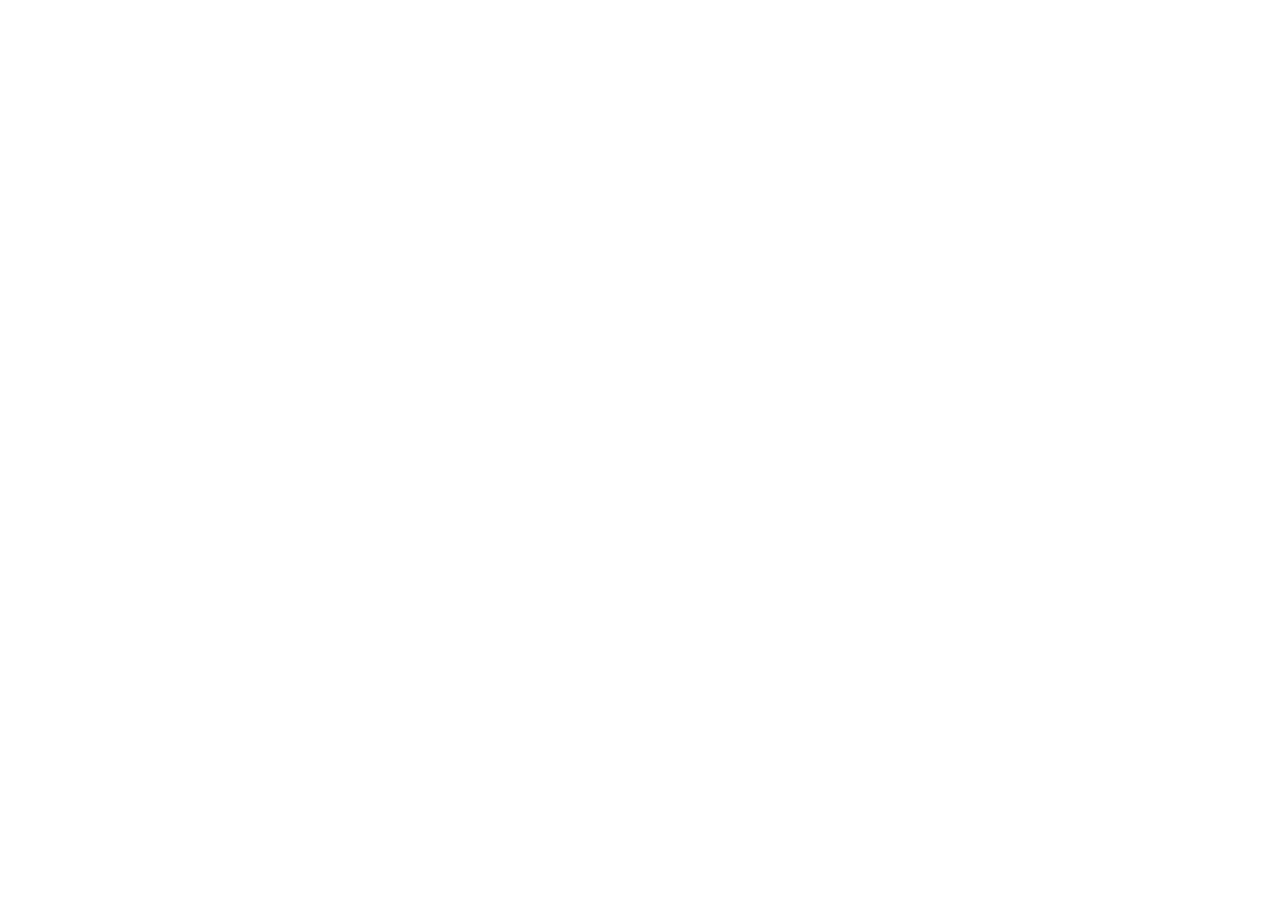
==== commit d237ca1c: "Redirect GitHub Pages HTML to filhoteemcasa.com.br Paused ads still open the GitHub Pages URL. Each " ====
--- a/index.html
+++ b/index.html
@@ -2,519 +2,16 @@
 <html lang="pt-BR">
 <head>
 <meta charset="utf-8">
-<meta name="viewport" content="width=device-width,initial-scale=1,viewport-fit=cover">
-<title>Filhote Educado em 21 Dias | Plano de 10 minutos por dia para ensinar seu filhote em casa</title>
-<meta name="description" content="Xixi fora do lugar, mordidas, choro à noite? Um plano de 21 dias com uma missão de 10 minutos por dia, 100% reforço positivo, para quem nunca treinou um cão. E-book em PDF de 122 páginas. R$37, acesso imediato.">
-<meta name="theme-color" content="#FCF1EA">
-<link rel="canonical" href="https://hercullysp.github.io/filhote-em-casa/">
-<!-- TROCAR o canonical e o og:url pelo endereço final do site (GitHub Pages ou domínio próprio) -->
-
-<!-- Open Graph / redes sociais -->
-<meta property="og:type" content="website">
-<meta property="og:locale" content="pt_BR">
-<meta property="og:site_name" content="Filhote em Casa">
-<meta property="og:title" content="Filhote Educado em 21 Dias: uma missão de 10 minutos por dia">
-<meta property="og:description" content="O plano dia a dia para ensinar seu filhote em casa, mesmo sem experiência. 100% reforço positivo, sem castigo.">
-<meta property="og:url" content="https://hercullysp.github.io/filhote-em-casa/">
-<meta property="og:image" content="assets/img/og-image.jpg">
-<meta property="og:image:width" content="1200">
-<meta property="og:image:height" content="630">
-<meta name="twitter:card" content="summary_large_image">
-
-<link rel="icon" type="image/png" sizes="32x32" href="assets/img/favicon-32.png">
-<link rel="icon" type="image/png" sizes="192x192" href="assets/img/icon-192.png">
-<link rel="apple-touch-icon" href="assets/img/apple-touch-icon.png">
-
-<link rel="preload" href="assets/fonts/montserrat-700.woff2" as="font" type="font/woff2" crossorigin>
-<link rel="preload" href="assets/fonts/lato-regular.woff2" as="font" type="font/woff2" crossorigin>
-<link rel="preload" href="assets/img/capa.webp" as="image" type="image/webp" fetchpriority="high">
-<link rel="stylesheet" href="assets/style.css">
-
+<meta name="viewport" content="width=device-width,initial-scale=1">
+<title>Redirecionando… | Filhote em Casa</title>
+<link rel="canonical" href="https://filhoteemcasa.com.br/">
+<meta name="robots" content="noindex">
 <script>
-  /* ============================================================
-     TROCAR PELO LINK DO CHECKOUT KIWIFY
-     Ex.: const CHECKOUT_URL = "https://pay.kiwify.com.br/XXXXXXX";
-     Todos os botões de compra da página usam este link.
-     Os parâmetros UTM do anúncio são repassados ao checkout automaticamente.
-     ============================================================ */
-  const CHECKOUT_URL = "https://pay.kiwify.com.br/86PUbAt";
+location.replace("https://filhoteemcasa.com.br/" + location.search + location.hash);
 </script>
-
-<!-- ============================================================
-     COLAR PIXEL DO META AQUI
-     (código base do Pixel do Gerenciador de Eventos, com o PageView).
-     O clique nos botões já dispara fbq('track','InitiateCheckout') se o Pixel existir.
-     ============================================================ -->
+<meta http-equiv="refresh" content="0; url=https://filhoteemcasa.com.br/">
 </head>
 <body>
-
-<header class="topbar">
-  <div class="wrap">
-    <a class="brand" href="#topo"><img src="assets/img/favicon-32.png" width="30" height="30" alt="">Filhote em Casa</a>
-    <nav class="nav" aria-label="Menu"><a href="#faq">Perguntas</a><a href="#suporte" class="nav-sup">Dúvidas</a></nav>
-  </div>
-</header>
-
-<main id="topo">
-
-<!-- 1. HERO: gancho com dor específica + prazo -->
-<section class="hero">
-  <div class="wrap grid">
-    <div>
-      <span class="eyebrow">Para tutores de filhote, mesmo sem experiência</span>
-      <h1>Xixi fora do lugar, mordidas e choro à noite? <span>Comece a mudar isso em 21 dias</span>, com 10 minutos por dia.</h1>
-      <p class="lead">Um plano dia a dia, em PDF, que diz exatamente o que fazer hoje com o seu filhote. Sem assistir horas de aula, sem gritar e sem castigo.</p>
-      <ul class="chips">
-        <li>PDF de 122 páginas</li>
-        <li>21 missões de ~10 min</li>
-        <li>Leia no celular</li>
-      </ul>
-      <a class="btn js-cta" href="#checkout" data-cta="hero">Quero meu filhote educado <span class="arrow">›</span></a>
-      <div class="micro"><span>R$37, pagamento único</span><span>Acesso imediato por e-mail</span><span>Garantia de 7 dias</span></div>
-    </div>
-    <div class="cover">
-      <img src="assets/img/capa.webp" width="640" height="853" alt="Capa do e-book Filhote Educado em 21 Dias" fetchpriority="high">
-      <div class="badge">Plano de<br>21 dias</div>
-    </div>
-  </div>
-</section>
-
-<!-- 2. MICRO-COMPROMISSO: escolha o problema -->
-<section class="alt" id="quiz">
-  <div class="wrap narrow center">
-    <span class="eyebrow">Responda em 1 toque</span>
-    <h2>Qual é o problema do seu filhote agora?</h2>
-    <p class="muted">Toque no que mais incomoda e veja o que o guia faz sobre isso.</p>
-    <div class="quiz">
-      <a href="#p-xixi">💧 Xixi e cocô fora do lugar</a>
-      <a href="#p-mordida">🦷 Morde mãos e pés</a>
-      <a href="#p-choro">🌙 Chora à noite</a>
-      <a href="#p-sozinho">🚪 Não fica sozinho</a>
-      <a href="#p-destroi">👟 Destrói móveis e sapatos</a>
-      <a href="#p-late">🔊 Late demais</a>
-      <a href="#p-guia">🦮 Puxa a guia</a>
-      <a href="#p-comandos">🐾 Não atende / comandos</a>
-      <a href="#p-medo">🫣 Medo de pessoas e barulhos</a>
-      <a href="#p-comeco">🤷 Não sei por onde começar</a>
-    </div>
-  </div>
-</section>
-
-<!-- 3. PAS: Problema, Agitação, Solução -->
-<section>
-  <div class="wrap split">
-    <img class="ilu" src="assets/img/ilu-03.webp" width="720" height="631" alt="Filhote sentado ao lado de um chinelo mordido" loading="lazy" decoding="async">
-    <div>
-      <h2>Você ama seu filhote. Mas a casa virou um caos.</h2>
-      <p>O tapetinho fica limpo e o xixi aparece no tapete da sala. As mãos vivem arranhadas de mordidinha. De madrugada, o choro não deixa ninguém dormir. E o chinelo, o pé do sofá, o fio do carregador...</p>
-      <p>Aí você procura ajuda e encontra dicas soltas que se contradizem: um vídeo manda brigar, outro manda ignorar, outro diz que você precisa "mostrar quem manda". Você tenta um pouco de cada coisa, nada se repete com constância, e o filhote fica cada dia mais confuso.</p>
-      <p>Enquanto isso, ele está crescendo. E o que ele repete hoje vira o hábito de amanhã.</p>
-      <div class="callout">
-        <p class="quote">Seu filhote não é teimoso. Ele só ainda não aprendeu.</p>
-        <p class="small muted" style="margin:8px 0 0">E isso é ótimo, porque tudo o que ele ainda não aprendeu dá pra ensinar. O <strong>Filhote Educado em 21 Dias</strong> mostra como, um passo pequeno por dia.</p>
-      </div>
-    </div>
-  </div>
-</section>
-
-<!-- 4. Diferencial: plano de minutos vs horas de aula -->
-<section class="alt">
-  <div class="wrap narrow">
-    <div class="center">
-      <span class="eyebrow">Por que é diferente</span>
-      <h2>O plano dia a dia de poucos minutos, sem assistir horas de aula</h2>
-      <p class="muted">Filhote não espera você terminar o módulo 3 do curso para morder o sofá. Você precisa saber o que fazer <em>hoje</em>.</p>
-    </div>
-    <div class="compare">
-      <div class="col them">
-        <h3>O jeito comum</h3>
-        <ul>
-          <li>Horas de vídeo antes de começar a praticar</li>
-          <li>Dicas soltas da internet que se contradizem</li>
-          <li>Broncas e castigos que ensinam medo, não o que fazer</li>
-          <li>Você não sabe por onde começar</li>
-        </ul>
-      </div>
-      <div class="col us">
-        <h3>Com o Filhote Educado em 21 Dias</h3>
-        <ul>
-          <li>Abre no problema e lê o resumo de 3 passos em 1 minuto</li>
-          <li>Uma missão de ~10 minutos por dia, já organizada</li>
-          <li>100% reforço positivo: você mostra o que fazer e recompensa</li>
-          <li>Começa hoje, pelo Dia 1</li>
-        </ul>
-      </div>
-    </div>
-  </div>
-</section>
-
-<!-- 5. Como funciona: 3 passos -->
-<section>
-  <div class="wrap">
-    <div class="center narrow" style="margin:0 auto">
-      <span class="eyebrow">Como funciona</span>
-      <h2>Simples assim, em 3 passos</h2>
-    </div>
-    <ol class="steps">
-      <li><h3>Escolha o seu problema</h3><p>No índice "Qual é o seu problema agora?", toque no problema e vá direto para a solução. Não precisa ler o livro inteiro hoje.</p></li>
-      <li><h3>Faça o resumo rápido</h3><p>Cada capítulo abre com 3 passos práticos. Depois vêm o porquê, o que não fazer, o passo a passo e um teste de 3 dias.</p></li>
-      <li><h3>Siga a missão do dia</h3><p>No Plano de 21 Dias, cada dia tem uma missão de cerca de 10 minutos. Dá pra dividir em 2 ou 3 sessões curtas.</p></li>
-    </ol>
-  </div>
-</section>
-
-<!-- 6. Solução por problema (destino dos chips do quiz) -->
-<section class="alt" id="solucoes">
-  <div class="wrap">
-    <div class="center narrow" style="margin:0 auto">
-      <span class="eyebrow">O que o guia faz por você</span>
-      <h2>Cada problema tem um capítulo e um passo a passo</h2>
-      <p class="muted">Estes são os resumos rápidos que abrem os capítulos, do jeito que estão no livro.</p>
-    </div>
-    <div class="sol">
-      <article id="p-xixi"><h3>💧 Xixi e cocô fora do lugar</h3><p>Escolha um local fixo e leve o filhote nos momentos-chave (ao acordar, depois de comer, beber, brincar e antes de dormir). Acertou? "Isso!" e petisco ali mesmo. Errou? Sem bronca: interrompa com calma, leve ao local certo e limpe com produto enzimático.</p><small>Cap. 4 · Missões dos Dias 2, 4 e 7</small></article>
-      <article id="p-mordida"><h3>🦷 Morde mãos, pés e roupas</h3><p>Tenha um mordedor à mão e ofereça antes da mordida. Mordeu você? Pare a brincadeira por alguns segundos e redirecione. Recompense a boca calma e respeite as sonecas, porque filhote cansado morde mais.</p><small>Cap. 5 · Missão do Dia 5</small></article>
-      <article id="p-choro"><h3>🌙 Chora à noite</h3><p>Gaste energia de dia e crie um ritual de sono, com a caminha perto de você nas primeiras noites. Chorou? Veja se é xixi, conforte com calma e recompense o silêncio.</p><small>Cap. 6 · Missão do Dia 9</small></article>
-      <article id="p-sozinho"><h3>🚪 Não consegue ficar sozinho</h3><p>Comece com saídas de segundos, volte antes do choro e aumente aos poucos, com um brinquedo recheado para ocupar a boca e a cabeça.</p><small>Cap. 6 · Missões dos Dias 11 e 14</small></article>
-      <article id="p-destroi"><h3>👟 Destrói móveis, sapatos e plantas</h3><p>Guarde o que é tentador e use o espaço seguro quando não puder supervisionar. Faça rodízio de brinquedos e, se ele pegar algo proibido, troque por um petisco, sem correr atrás.</p><small>Cap. 7 · Missão do Dia 8</small></article>
-      <article id="p-late"><h3>🔊 Late demais</h3><p>Descubra o motivo e reduza os gatilhos. Recompense o silêncio. No latido de alerta, diga "obrigado, eu vi" e chame para perto. No latido de pedido, espere o silêncio para dar atenção.</p><small>Cap. 8 · Missão do Dia 12</small></article>
-      <article id="p-guia"><h3>🦮 Puxa a guia no passeio</h3><p>Acostume ao peitoral e comece dentro de casa. Guia esticou? Vire "árvore". Guia frouxa? Siga andando. Aumente as distrações aos poucos e deixe cheirar como recompensa.</p><small>Cap. 9 · Missões dos Dias 15, 16 e 20</small></article>
-      <article id="p-comandos"><h3>🐾 Não atende quando chamo / senta, deita, fica</h3><p>Sessões de 3 a 5 minutos, em lugar calmo. Primeiro você guia o movimento com o petisco, depois coloca a palavra. Nome, senta, deita, fica e vem, cada um com o seu passo a passo.</p><small>Cap. 10 · Missões dos Dias 4, 6, 10, 13 e 17</small></article>
-      <article id="p-medo"><h3>🫣 Medo de pessoas, cães ou barulhos</h3><p>Uma novidade por vez, devagar e de longe, sempre ligada a algo bom. O filhote escolhe se aproxima. Inclui uma lista de experiências para os primeiros meses.</p><small>Cap. 11 · Missões dos Dias 18 e 19</small></article>
-      <article id="p-comeco"><h3>🤷 Não sei por onde começar</h3><p>Comece pelo Dia 1: monte o espaço seguro. O plano de 21 dias organiza tudo na ordem certa, para você não precisar decidir nada.</p><small>Cap. 12 · Plano de 21 Dias</small></article>
-    </div>
-    <div class="center" style="margin-top:28px">
-      <a class="btn js-cta" href="#checkout" data-cta="solucoes">Quero resolver isso com o meu filhote <span class="arrow">›</span></a>
-      <div class="micro" style="justify-content:center"><span>Garantia Filhote Feliz de 7 dias</span><span>Acesso imediato</span></div>
-    </div>
-  </div>
-</section>
-
-<!-- 7. Plano de 21 dias -->
-<section id="plano">
-  <div class="wrap">
-    <div class="split rev">
-      <img class="ilu" src="assets/img/ilu-46.webp" width="720" height="503" alt="Filhote ao lado de um calendário" loading="lazy" decoding="async">
-      <div>
-        <span class="eyebrow">O Plano de 21 Dias</span>
-        <h2>3 semanas, 21 missões, ~10 minutos por dia</h2>
-        <p>Cada dia tem uma missão curta, com quadradinhos para marcar. Você pode fazer tudo de uma vez ou dividir em 2 ou 3 sessões ao longo do dia.</p>
-        <p class="small muted">Cada filhote tem o seu ritmo. Os 21 dias são um plano para criar a base e os hábitos certos, não uma corrida. Se uma missão não deu certo, repita no dia seguinte.</p>
-      </div>
-    </div>
-    <div class="weeks">
-      <div class="week">
-        <span class="wk">Dias 1 a 7</span>
-        <h3>Rotina e primeiros comandos</h3>
-        <ul><li>Monte o espaço seguro</li><li>Rotina e local do xixi</li><li>Carregue a palavra "isso!"</li><li>O nome dele</li><li>Mordidas</li><li>Senta</li><li>Revisão da semana</li></ul>
-        <p class="goal"><b>Objetivo da semana:</b> casa organizada, rotina de xixi em andamento e os primeiros acertos de nome e senta.</p>
-      </div>
-      <div class="week">
-        <span class="wk">Dias 8 a 14</span>
-        <h3>Casa calma</h3>
-        <ul><li>Destruição: troca e rodízio</li><li>Ritual de sono</li><li>Deita</li><li>Ausências curtas</li><li>Latido</li><li>Fica</li><li>Revisão da semana</li></ul>
-        <p class="goal"><b>Objetivo da semana:</b> noites mais tranquilas, primeiras ausências curtas e senta, deita e fica praticados.</p>
-      </div>
-      <div class="week">
-        <span class="wk">Dias 15 a 21</span>
-        <h3>Passeio e mundo lá fora</h3>
-        <ul><li>Peitoral sem estresse</li><li>Guia frouxa em casa</li><li>Vem</li><li>Sons e superfícies novas</li><li>Uma pessoa nova</li><li>Fica com distância e guia lá fora</li><li>Grande revisão</li></ul>
-        <p class="goal"><b>Objetivo da semana:</b> primeiros passeios com a guia frouxa, o "vem" começando e o checklist de progresso feito.</p>
-      </div>
-    </div>
-  </div>
-</section>
-
-<!-- 8. Future pacing -->
-<section class="alt">
-  <div class="wrap split">
-    <img class="ilu" src="assets/img/ilu-52.webp" width="720" height="553" alt="Tutora relaxando no sofá com o filhote deitado ao lado" loading="lazy" decoding="async">
-    <div>
-      <span class="eyebrow">Daqui a 21 dias</span>
-      <h2>Imagine a sua casa daqui a 3 semanas</h2>
-      <p>Você acorda e já sabe a rotina: leva o filhote ao local do xixi, diz "isso!", entrega o petisco. Ele já entende o que essa palavra significa.</p>
-      <p>Na hora da brincadeira, o mordedor está à mão, e a mordida vai para o brinquedo, não para o seu tornozelo. À noite, tem ritual de sono. Na saída rápida para a padaria, um brinquedo recheado ocupa a cabeça dele.</p>
-      <p>E na geladeira, um cartão com as palavras e os gestos que toda a família usa igual.</p>
-      <p class="small muted">Esse é o caminho que o plano propõe. O ritmo é de cada filhote: alguns aprendem uma tarefa em dois dias, outros precisam de duas semanas. O que faz diferença é a constância.</p>
-    </div>
-  </div>
-</section>
-
-<!-- 9. O que você recebe (value stack) -->
-<section id="conteudo">
-  <div class="wrap">
-    <div class="center narrow" style="margin:0 auto">
-      <span class="eyebrow">O que você recebe</span>
-      <h2>Tudo o que você precisa, em um só arquivo</h2>
-      <p class="muted">Veja páginas reais do e-book.</p>
-    </div>
-    <div class="items">
-      <div class="item wide">
-        <img class="pg" src="assets/img/pg-indice.webp" width="520" height="738" alt="Página do índice Qual é o seu problema agora?" loading="lazy" decoding="async">
-        <div><div class="kicker">Resolve: "não sei por onde começar"</div><h3>E-book completo em PDF, 122 páginas</h3><p>14 capítulos em 4 partes: a base, os problemas do dia a dia, obediência básica e a prática. Com ilustrações em aquarela, índice e sumário clicáveis e o índice de emergência "Qual é o seu problema agora?", com 11 problemas que levam direto à solução.</p></div>
-      </div>
-      <div class="item">
-        <img class="pg" src="assets/img/pg-cap4.webp" width="520" height="738" alt="Abertura do capítulo Xixi e cocô no lugar certo" loading="lazy" decoding="async">
-        <div><div class="kicker">Resolve: falta de tempo</div><h3>Resumo rápido em cada capítulo</h3><p>3 passos no começo, depois o porquê, o que não fazer, o passo a passo, um teste de 3 dias e uma dica rápida.</p></div>
-      </div>
-      <div class="item">
-        <img class="pg" src="assets/img/pg-plano.webp" width="520" height="738" alt="Página do Plano de 21 dias com missões" loading="lazy" decoding="async">
-        <div><div class="kicker">Resolve: falta de constância</div><h3>Plano de 21 Dias com missões</h3><p>Uma missão de ~10 minutos por dia, com caixinhas para marcar e o capítulo de referência.</p></div>
-      </div>
-      <div class="item">
-        <img class="pg" src="assets/img/pg-geladeira.webp" width="520" height="738" alt="Cartão da geladeira com comandos e regras de ouro" loading="lazy" decoding="async">
-        <div><div class="kicker">Resolve: cada um da casa faz de um jeito</div><h3>Cartão da geladeira para imprimir</h3><p>As palavras, os gestos e as regras de ouro em uma página, para toda a família falar a mesma língua com o filhote.</p></div>
-      </div>
-      <div class="item">
-        <img class="pg" src="assets/img/pg-kit.webp" width="520" height="738" alt="Página do Kit do Filhote Educado" loading="lazy" decoding="async">
-        <div><div class="kicker">Resolve: "o que eu preciso comprar?"</div><h3>Kit do Filhote Educado</h3><p>A lista dos materiais usados nos exercícios (petiscos, mordedores, tapetinho, peitoral), dizendo em qual capítulo cada um entra. Comece só pelos petiscos e um mordedor.</p></div>
-      </div>
-      <div class="item">
-        <img class="pg" src="assets/img/pg-checklist.webp" width="520" height="738" alt="Página do Checklist de progresso para imprimir" loading="lazy" decoding="async">
-        <div><div class="kicker">Resolve: medo de errar</div><h3>Checklist de progresso e quando pedir ajuda</h3><p>Um checklist para imprimir e acompanhar a evolução, as perguntas frequentes dos tutores e os sinais de quando vale procurar um profissional.</p></div>
-      </div>
-    </div>
-    <details class="toc">
-      <summary>Ver o sumário completo</summary>
-      <ol>
-        <li>Como o cão aprende (reforço positivo simples)</li>
-        <li>Rotina, ambiente e materiais que facilitam tudo</li>
-        <li>Os 5 erros mais comuns dos tutores</li>
-        <li>Xixi e cocô no lugar certo</li>
-        <li>Mordidas e mordiscadas</li>
-        <li>Choro à noite e medo de ficar sozinho</li>
-        <li>Destruição de móveis, sapatos e plantas</li>
-        <li>Latido em excesso</li>
-        <li>Puxar a guia no passeio</li>
-        <li>Nome, senta, fica, vem e deita</li>
-        <li>Socialização com pessoas, outros cães e barulhos</li>
-        <li>Plano de 21 dias: uma missão de 10 minutos por dia</li>
-        <li>Checklist de progresso para imprimir</li>
-        <li>Quando procurar ajuda profissional</li>
-      </ol>
-      <p class="small muted" style="padding:0 18px 16px;margin:0">Mais: Perguntas frequentes, Cartão da geladeira, Kit do Filhote Educado.</p>
-    </details>
-  </div>
-</section>
-
-<!-- 10. Método -->
-<section class="alt">
-  <div class="wrap split rev">
-    <img class="ilu" src="assets/img/ilu-08.webp" width="720" height="508" alt="Comparação: filhote com medo diante de bronca e filhote confiante recebendo petisco" loading="lazy" decoding="async">
-    <div>
-      <span class="eyebrow">O método</span>
-      <h2>100% reforço positivo. Sem gritos, sem castigo e sem "mostrar quem manda".</h2>
-      <p>O cão repete o que dá certo para ele. Então, em vez de esperar o erro para punir, você organiza a casa para o erro ficar difícil, mostra o caminho certo e recompensa na hora.</p>
-      <ul class="pillars">
-        <li><b>Previne</b>organiza o ambiente para o erro ser difícil</li>
-        <li><b>Redireciona</b>troca o pé da mesa por um mordedor</li>
-        <li><b>Recompensa o certo</b>"isso!" e petisco no segundo do acerto</li>
-        <li><b>Respeita o ritmo</b>sessões curtas, sempre terminando num acerto</li>
-      </ul>
-    </div>
-  </div>
-</section>
-
-<!-- 11. Urgência real -->
-<section>
-  <div class="wrap narrow">
-    <div class="callout" style="margin:0">
-      <h2 style="font-size:1.45rem">Por que vale começar agora (e não "quando der")</h2>
-      <p>Não tem promoção acabando nem vaga limitada. O motivo é o próprio filhote:</p>
-      <p><strong>Cada semana repetindo um comportamento deixa ele mais firme.</strong> Xixi no tapete por um mês vira costume de um mês. Quanto antes o caminho certo começar a ser recompensado, menos coisa você precisa desfazer depois.</p>
-      <p><strong>Os primeiros meses são uma fase especial.</strong> Nesse período o filhote está especialmente aberto a conhecer coisas novas, e o que ele vive de forma positiva tende a ser visto como normal e seguro no futuro. E, por volta dos 3 aos 6 meses, a troca dos dentes de leite aumenta a vontade de morder.</p>
-      <p class="small muted" style="margin:0">Socialização com segurança: converse com o veterinário sobre o que fazer enquanto as vacinas não estão completas. Muita coisa pode ser feita em casa.</p>
-    </div>
-  </div>
-</section>
-
-<!-- 12. Objeções -->
-<section class="alt">
-  <div class="wrap">
-    <div class="center narrow" style="margin:0 auto">
-      <span class="eyebrow">Talvez você esteja pensando...</span>
-      <h2>"Mas e se..."</h2>
-    </div>
-    <div class="objs">
-      <div><h3>"Não tenho tempo."</h3><p>O plano foi feito para rotina corrida: ~10 minutos por dia, que podem ser 3 sessões de 3 minutos. Muita coisa entra no que você já faz, como pedir "senta" antes da ração.</p></div>
-      <div><h3>"Já tentei de tudo e não deu certo."</h3><p>Dicas soltas, cada dia uma diferente, confundem o filhote. Aqui você segue uma ordem só, com o porquê de cada passo e o que <em>não</em> fazer, que é onde a maioria dos tutores tropeça.</p></div>
-      <div><h3>"Meu cão é teimoso."</h3><p>O primeiro capítulo é sobre isso: filhote não faz de propósito. Para ele, o tapete é macio e a sua mão é um brinquedo que se mexe. Ele só ainda não aprendeu o que você espera.</p></div>
-      <div><h3>"É só um PDF?"</h3><p>É, de propósito. Você não precisa assistir nada: abre no problema, lê em 1 minuto e pratica. São 122 páginas ilustradas, com plano, checklist e cartão para imprimir. E fica com você para sempre.</p></div>
-    </div>
-  </div>
-</section>
-
-<!-- 13. Para quem é / não é -->
-<section>
-  <div class="wrap">
-    <div class="center narrow" style="margin:0 auto"><h2>Este guia é para você?</h2></div>
-    <div class="fit">
-      <div class="box yes">
-        <h3>É para você se...</h3>
-        <ul>
-          <li>Tem um filhote (ou um cão jovem) e nunca treinou um cão</li>
-          <li>Quer resolver xixi, mordida, choro, latido e destruição em casa</li>
-          <li>Tem pouco tempo e prefere um plano pronto a horas de vídeo</li>
-          <li>Quer educar com carinho, sem gritos e sem castigos</li>
-          <li>Mora em apartamento ou casa, com ou sem quintal</li>
-        </ul>
-      </div>
-      <div class="box no">
-        <h3>Não é para você se...</h3>
-        <ul>
-          <li>Procura uma solução mágica sem praticar nada</li>
-          <li>Quer métodos de punição, enforcador ou coleira de choque</li>
-          <li>Seu cão rosna e morde com intenção de machucar, ou tem ansiedade de separação intensa. Nesses casos, o certo é um profissional de comportamento (o próprio guia explica como escolher um)</li>
-          <li>Prefere aprender por videoaulas</li>
-        </ul>
-      </div>
-    </div>
-  </div>
-</section>
-
-<!-- DEPOIMENTOS REAIS AQUI
-     Só publique depoimentos reais, com autorização por escrito do cliente (print + nome/foto autorizados).
-     Não use depoimentos inventados, de banco de imagens ou "ilustrativos". -->
-
-<!-- 14. Garantia -->
-<section class="alt" id="garantia">
-  <div class="wrap narrow">
-    <div class="guarantee">
-      <div class="seal"><div><b>7</b>dias de<br>garantia</div></div>
-      <div>
-        <h2 style="font-size:1.6rem">Garantia Filhote Feliz</h2>
-        <p><strong>Aplique o plano por 7 dias. Se você não sentir diferença no comportamento do seu filhote, devolvemos seu dinheiro, sem perguntas.</strong></p>
-        <p class="muted small">É só pedir o reembolso dentro de 7 dias após a compra, pela Kiwify, pelo <a href="mailto:clientessuporte76@gmail.com?subject=D%C3%BAvida%20-%20Filhote%20Educado%20em%2021%20Dias">e-mail de suporte</a> ou pelo <a href="https://wa.me/5566999415257?text=Ol%C3%A1%21%20Tenho%20uma%20d%C3%BAvida%20sobre%20o%20e-book%20Filhote%20Educado%20em%2021%20Dias." target="_blank" rel="noopener">WhatsApp</a>. O risco fica com a gente.</p>
-      </div>
-    </div>
-  </div>
-</section>
-
-<!-- 15. Oferta + preço (o ancoramento é contexto real, sem "de/por") -->
-<section id="checkout">
-  <div class="wrap">
-    <div class="center narrow" style="margin:0 auto 28px">
-      <span class="eyebrow">Seu acesso</span>
-      <h2>Quanto custa deixar para depois?</h2>
-      <p class="muted">Um par de sapatos roído, um tapete manchado, um pé de sofá para consertar. Os cursos em vídeo de adestramento que analisamos custam entre R$147 e R$297, e uma aula particular costuma custar mais que este guia inteiro. Aqui, o plano completo para começar em casa sai por um pagamento único de R$37.</p>
-    </div>
-    <div class="offer">
-      <img class="cov" src="assets/img/capa.webp" width="640" height="853" alt="" loading="lazy" decoding="async">
-      <h3 class="center" style="font-size:1.3rem">Filhote Educado em 21 Dias</h3>
-      <ul>
-        <li><b>E-book em PDF, 122 páginas</b>, ilustrado e clicável</li>
-        <li><b>Índice "Qual é o seu problema agora?"</b> com 11 problemas</li>
-        <li><b>Plano de 21 Dias</b> com uma missão de ~10 min por dia</li>
-        <li><b>Resumo rápido + teste de 3 dias</b> em cada capítulo</li>
-        <li><b>Cartão da geladeira</b> para imprimir</li>
-        <li><b>Checklist de progresso</b> para imprimir</li>
-        <li><b>Kit do Filhote Educado</b>: o que comprar e para quê</li>
-      </ul>
-      <div class="price">
-        <div class="val"><small>R$</small>37</div>
-        <span class="note">pagamento único · sem mensalidade · acesso para sempre</span>
-      </div>
-      <a class="btn block js-cta" href="#checkout" data-cta="oferta">Quero meu filhote educado <span class="arrow">›</span></a>
-      <div class="secure"><span>🔒 Pagamento seguro pela Kiwify</span><span>⚡ Acesso imediato por e-mail</span><span>🛡️ Garantia de 7 dias</span></div>
-      <!-- CONFIRMAR o preço do order bump configurado na Kiwify -->
-      <div class="bump">
-        <img src="assets/img/bump-capa.webp" width="420" height="596" alt="Capa do guia Petiscos e Lanchinhos Naturais do Filhote" loading="lazy" decoding="async">
-        <div><b>Opcional no checkout:</b> o guia <em>Petiscos e Lanchinhos Naturais do Filhote</em>, com 12 receitas caseiras para o treino, por R$14,90. Você escolhe se quer adicionar.</div>
-      </div>
-    </div>
-  </div>
-</section>
-
-<!-- 16. FAQ -->
-<section class="alt" id="faq">
-  <div class="wrap narrow">
-    <div class="center"><h2>Perguntas frequentes</h2></div>
-    <div class="faq">
-      <details><summary>Como eu recebo o e-book?</summary><p>Logo depois da confirmação do pagamento, você recebe um e-mail da Kiwify com o acesso à área de membros, onde está o PDF para baixar. No Pix e no cartão, isso costuma ser na hora.</p></details>
-      <details><summary>Funciona para qualquer raça e idade?</summary><p>Sim. O reforço positivo funciona com cães de qualquer raça e porte. O guia foi pensado para filhotes, mas cães de alguns meses também aprendem: podem só precisar de um pouco mais de repetição. Dá pra começar desde o primeiro dia em casa.</p></details>
-      <details><summary>Preciso ter experiência?</summary><p>Não. O guia foi escrito para quem nunca treinou um cão, com linguagem simples, passos numerados e um plano pronto.</p></details>
-      <details><summary>Quanto tempo por dia eu preciso?</summary><p>Cerca de 10 minutos, que podem ser divididos em 2 ou 3 sessões curtas. Filhotes têm pouca concentração, então sessões curtas rendem mais.</p></details>
-      <details><summary>Posso ler no celular?</summary><p>Pode. O PDF foi diagramado em formato A5, confortável na tela do celular, com índice e sumário clicáveis. Se preferir, também dá para imprimir.</p></details>
-      <details><summary>Preciso comprar alguma coisa?</summary><p>Para começar, só petiscos pequenos (ou parte da própria ração) e um mordedor. O Kit do Filhote Educado mostra o resto, mas nada é obrigatório.</p></details>
-      <details><summary>É um curso em vídeo?</summary><p>Não. É um e-book em PDF, justamente para você não precisar assistir horas de aula. Você lê o que precisa e pratica.</p></details>
-      <details><summary>Substitui o veterinário ou um adestrador?</summary><p>Não. O guia trata de educação e comportamento e não substitui o veterinário. Ele também explica quando vale procurar um profissional de comportamento.</p></details>
-      <details><summary>E se não funcionar para mim?</summary><p>Você tem a Garantia Filhote Feliz: aplique o plano por 7 dias. Se não sentir diferença no comportamento do seu filhote, devolvemos seu dinheiro, sem perguntas.</p></details>
-    </div>
-  </div>
-</section>
-
-
-<!-- 16b. Dúvidas e suporte -->
-<section id="suporte">
-  <div class="wrap narrow">
-    <div class="support">
-      <span class="eyebrow">Dúvidas e suporte</span>
-      <h2>Ficou com alguma dúvida?</h2>
-      <p>Ficou com alguma dúvida antes ou depois da compra? Fale com a gente. Pode perguntar sobre o conteúdo, o acesso, o pagamento ou a garantia.</p>
-      <div class="support-actions">
-        <a class="btn-wa" href="https://wa.me/5566999415257?text=Ol%C3%A1%21%20Tenho%20uma%20d%C3%BAvida%20sobre%20o%20e-book%20Filhote%20Educado%20em%2021%20Dias." target="_blank" rel="noopener"><svg class="wa-ic" viewBox="0 0 32 32" width="22" height="22" aria-hidden="true" focusable="false"><path fill="currentColor" d="M16.04 3C8.86 3 3.03 8.82 3.03 16c0 2.3.6 4.53 1.74 6.5L3 29l6.68-1.75A12.95 12.95 0 0 0 16.04 29C23.2 29 29 23.18 29 16S23.2 3 16.04 3zm0 23.62c-1.98 0-3.92-.53-5.61-1.53l-.4-.24-3.96 1.04 1.06-3.86-.26-.4A10.6 10.6 0 0 1 5.4 16c0-5.86 4.77-10.62 10.64-10.62A10.63 10.63 0 0 1 26.66 16c0 5.86-4.76 10.62-10.62 10.62zm5.83-7.95c-.32-.16-1.89-.93-2.18-1.04-.29-.11-.5-.16-.72.16-.21.32-.82 1.04-1.01 1.25-.18.21-.37.24-.69.08-.32-.16-1.35-.5-2.57-1.59-.95-.85-1.59-1.9-1.78-2.22-.18-.32-.02-.49.14-.65.14-.14.32-.37.48-.56.16-.18.21-.32.32-.53.11-.21.05-.4-.03-.56-.08-.16-.72-1.73-.98-2.37-.26-.62-.52-.54-.72-.55h-.61c-.21 0-.56.08-.85.4-.29.32-1.12 1.09-1.12 2.66s1.14 3.08 1.3 3.3c.16.21 2.25 3.43 5.45 4.81.76.33 1.35.53 1.82.67.76.24 1.46.21 2 .13.61-.09 1.89-.77 2.15-1.52.27-.74.27-1.38.19-1.52-.08-.13-.29-.21-.61-.37z"/></svg>Falar no WhatsApp</a>
-        <a class="mail" href="mailto:clientessuporte76@gmail.com?subject=D%C3%BAvida%20-%20Filhote%20Educado%20em%2021%20Dias">✉️ clientessuporte76@gmail.com</a>
-      </div>
-      <p class="small muted" style="margin:14px 0 0">WhatsApp: +55 66 99941-5257 · Respondemos o mais rápido possível.</p>
-      <!-- CHAT COM IA AQUI (futuro) -->
-    </div>
-  </div>
-</section>
-
-<!-- 17. CTA final -->
-<section class="final">
-  <div class="wrap narrow center">
-    <img class="ilu" src="assets/img/ilu-53.webp" width="720" height="548" alt="Tutora e filhote juntos olhando o pôr do sol" loading="lazy" decoding="async" style="max-width:340px;margin-bottom:12px">
-    <h2>Pegue os petiscos, chame seu filhote pelo nome e comece o Dia 1</h2>
-    <p class="muted">Daqui a 21 dias, você pode estar com a rotina organizada e um filhote que entende o que você pede. Ou ainda limpando o tapete e procurando dica solta na internet.</p>
-    <a class="btn js-cta" href="#checkout" data-cta="final">Começar o Dia 1 agora <span class="arrow">›</span></a>
-    <div class="micro" style="justify-content:center"><span>R$37, pagamento único</span><span>Acesso imediato</span><span>Garantia Filhote Feliz de 7 dias</span></div>
-  </div>
-</section>
-
-</main>
-
-<footer>
-  <div class="wrap">
-    <strong style="color:#fff">Filhote em Casa</strong>
-    <div class="links"><a href="terms.html">Termos de uso</a><a href="privacidade.html">Política de privacidade</a><a href="#suporte">Dúvidas e suporte</a><a href="mailto:clientessuporte76@gmail.com?subject=D%C3%BAvida%20-%20Filhote%20Educado%20em%2021%20Dias">clientessuporte76@gmail.com</a><a href="https://wa.me/5566999415257?text=Ol%C3%A1%21%20Tenho%20uma%20d%C3%BAvida%20sobre%20o%20e-book%20Filhote%20Educado%20em%2021%20Dias." target="_blank" rel="noopener">WhatsApp +55 66 99941-5257</a></div>
-    <p>Este e-book tem caráter educativo sobre comportamento e educação de cães e não substitui a avaliação de um médico-veterinário ou de um profissional de comportamento animal. Os resultados variam de cão para cão, conforme a idade, o histórico, a saúde e a constância do treino.</p>
-    <p>Este site não é afiliado ao Facebook, ao Instagram nem à Meta Platforms, Inc.</p>
-    <!-- DADOS DO RESPONSÁVEL AQUI (nome ou razão social, CPF/CNPJ e e-mail de suporte) -->
-    <p>© 2026 Filhote em Casa. Todos os direitos reservados.</p>
-  </div>
-</footer>
-
-<a class="wa-float" id="wafloat" href="https://wa.me/5566999415257?text=Ol%C3%A1%21%20Tenho%20uma%20d%C3%BAvida%20sobre%20o%20e-book%20Filhote%20Educado%20em%2021%20Dias." target="_blank" rel="noopener" aria-label="Tirar dúvidas no WhatsApp"><svg class="wa-ic" viewBox="0 0 32 32" width="28" height="28" aria-hidden="true" focusable="false"><path fill="currentColor" d="M16.04 3C8.86 3 3.03 8.82 3.03 16c0 2.3.6 4.53 1.74 6.5L3 29l6.68-1.75A12.95 12.95 0 0 0 16.04 29C23.2 29 29 23.18 29 16S23.2 3 16.04 3zm0 23.62c-1.98 0-3.92-.53-5.61-1.53l-.4-.24-3.96 1.04 1.06-3.86-.26-.4A10.6 10.6 0 0 1 5.4 16c0-5.86 4.77-10.62 10.64-10.62A10.63 10.63 0 0 1 26.66 16c0 5.86-4.76 10.62-10.62 10.62zm5.83-7.95c-.32-.16-1.89-.93-2.18-1.04-.29-.11-.5-.16-.72.16-.21.32-.82 1.04-1.01 1.25-.18.21-.37.24-.69.08-.32-.16-1.35-.5-2.57-1.59-.95-.85-1.59-1.9-1.78-2.22-.18-.32-.02-.49.14-.65.14-.14.32-.37.48-.56.16-.18.21-.32.32-.53.11-.21.05-.4-.03-.56-.08-.16-.72-1.73-.98-2.37-.26-.62-.52-.54-.72-.55h-.61c-.21 0-.56.08-.85.4-.29.32-1.12 1.09-1.12 2.66s1.14 3.08 1.3 3.3c.16.21 2.25 3.43 5.45 4.81.76.33 1.35.53 1.82.67.76.24 1.46.21 2 .13.61-.09 1.89-.77 2.15-1.52.27-.74.27-1.38.19-1.52-.08-.13-.29-.21-.61-.37z"/></svg></a>
-
-<!-- Barra fixa de compra (celular) -->
-<div class="sticky" id="sticky" aria-hidden="true">
-  <div class="p"><b>R$37</b>garantia 7 dias</div>
-  <a class="btn js-cta" href="#checkout" data-cta="sticky" tabindex="-1">Quero meu filhote educado</a>
-</div>
-
-<script>
-(function(){
-  var external=/^https?:\/\//.test(CHECKOUT_URL);
-  var qs=location.search.replace(/^\?/,'');
-  var url=CHECKOUT_URL;
-  if(external&&qs){url+=(url.indexOf('?')>-1?'&':'?')+qs;}
-  document.querySelectorAll('.js-cta').forEach(function(a){
-    a.href=url;
-    a.addEventListener('click',function(){
-      if(window.fbq){fbq('track','InitiateCheckout',{value:37,currency:'BRL',content_name:'Filhote Educado em 21 Dias'});}
-    });
-  });
-  // Barra fixa: aparece depois do topo e some quando a caixa de preço ou o rodapé estão na tela
-  var bar=document.getElementById('sticky');
-  if(!('IntersectionObserver' in window))return;
-  var vis={hero:true,offer:false,end:false};
-  function upd(){var s=!vis.hero&&!vis.offer&&!vis.end;bar.classList.toggle('show',s);document.body.classList.toggle('bar-on',s);bar.setAttribute('aria-hidden',s?'false':'true');bar.querySelector('a').tabIndex=s?0:-1;}
-  function watch(el,key){new IntersectionObserver(function(e){vis[key]=e[0].isIntersecting;upd();}).observe(el);}
-  watch(document.querySelector('.hero'),'hero');
-  watch(document.querySelector('.offer'),'offer');
-  watch(document.querySelector('.final .btn'),'end');
-})();
-</script>
+<p>Esta página mudou para <a href="https://filhoteemcasa.com.br/">filhoteemcasa.com.br</a>.</p>
 </body>
 </html>
